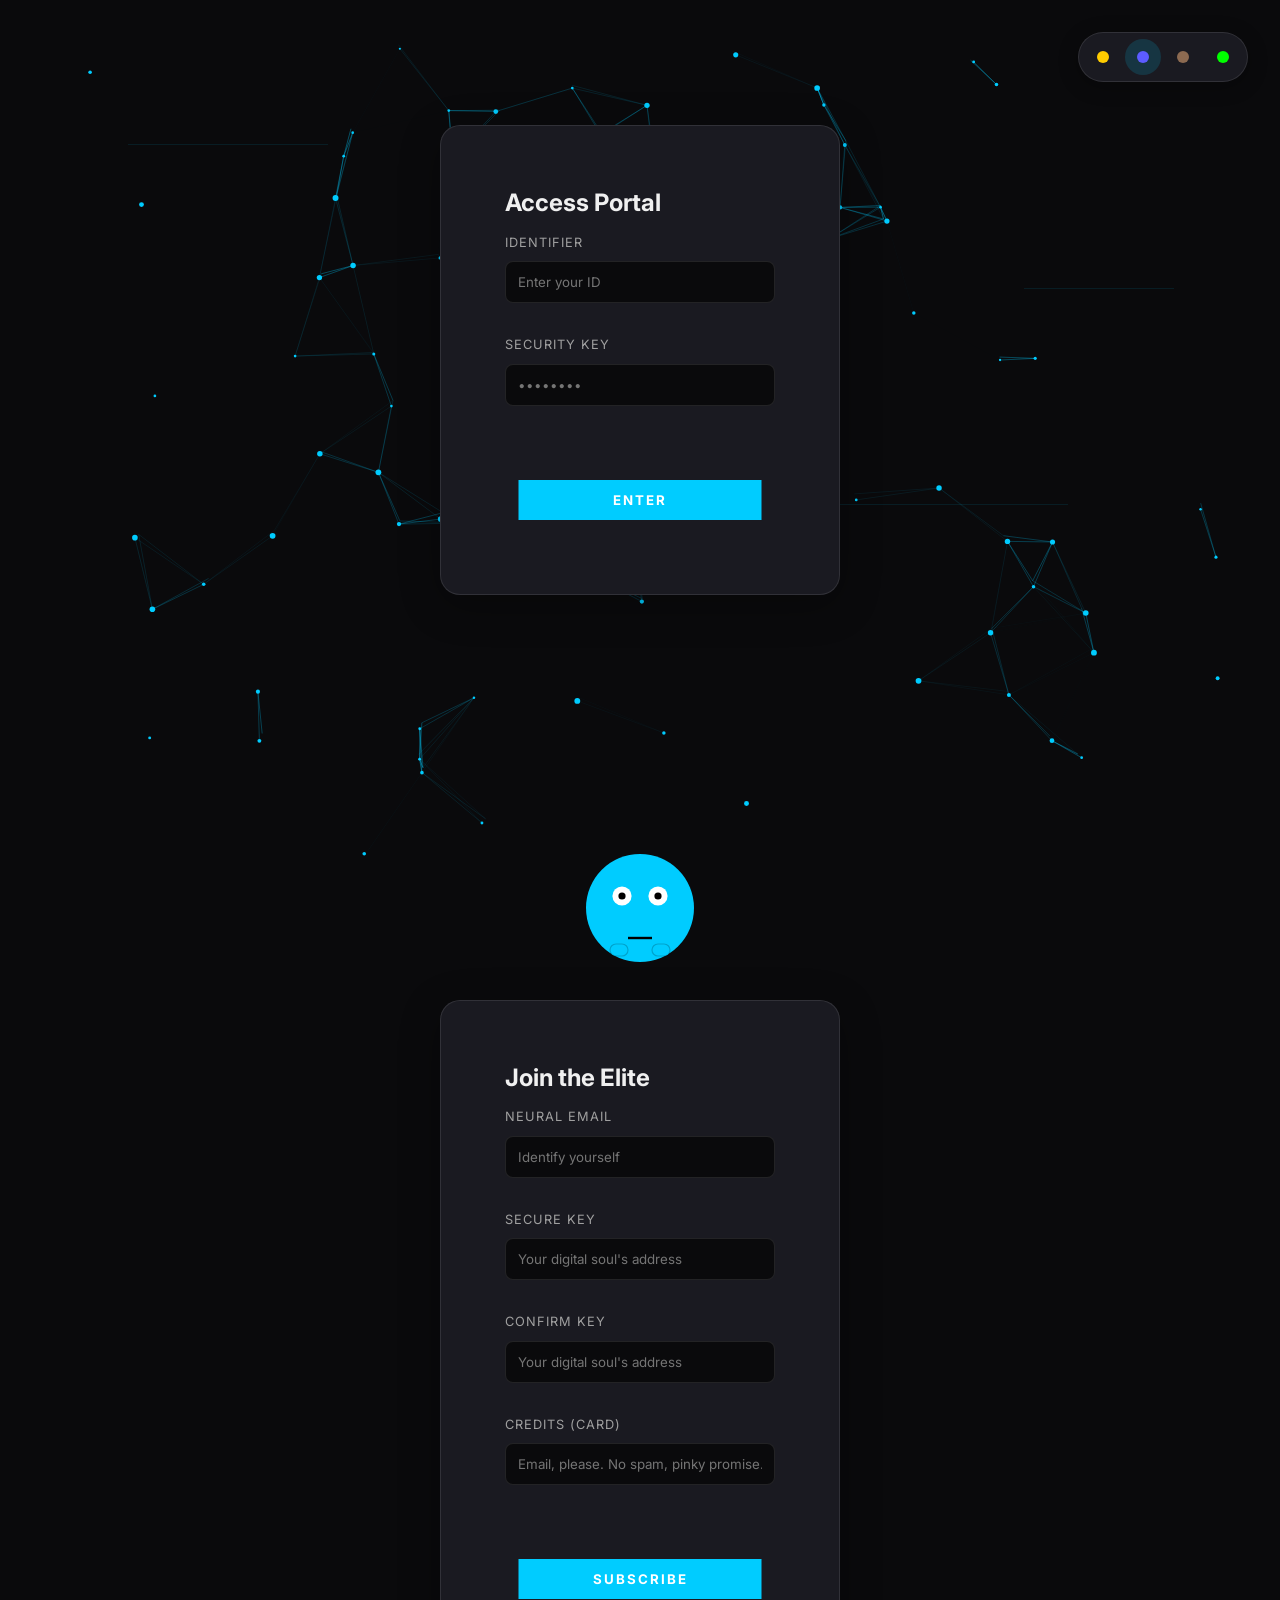
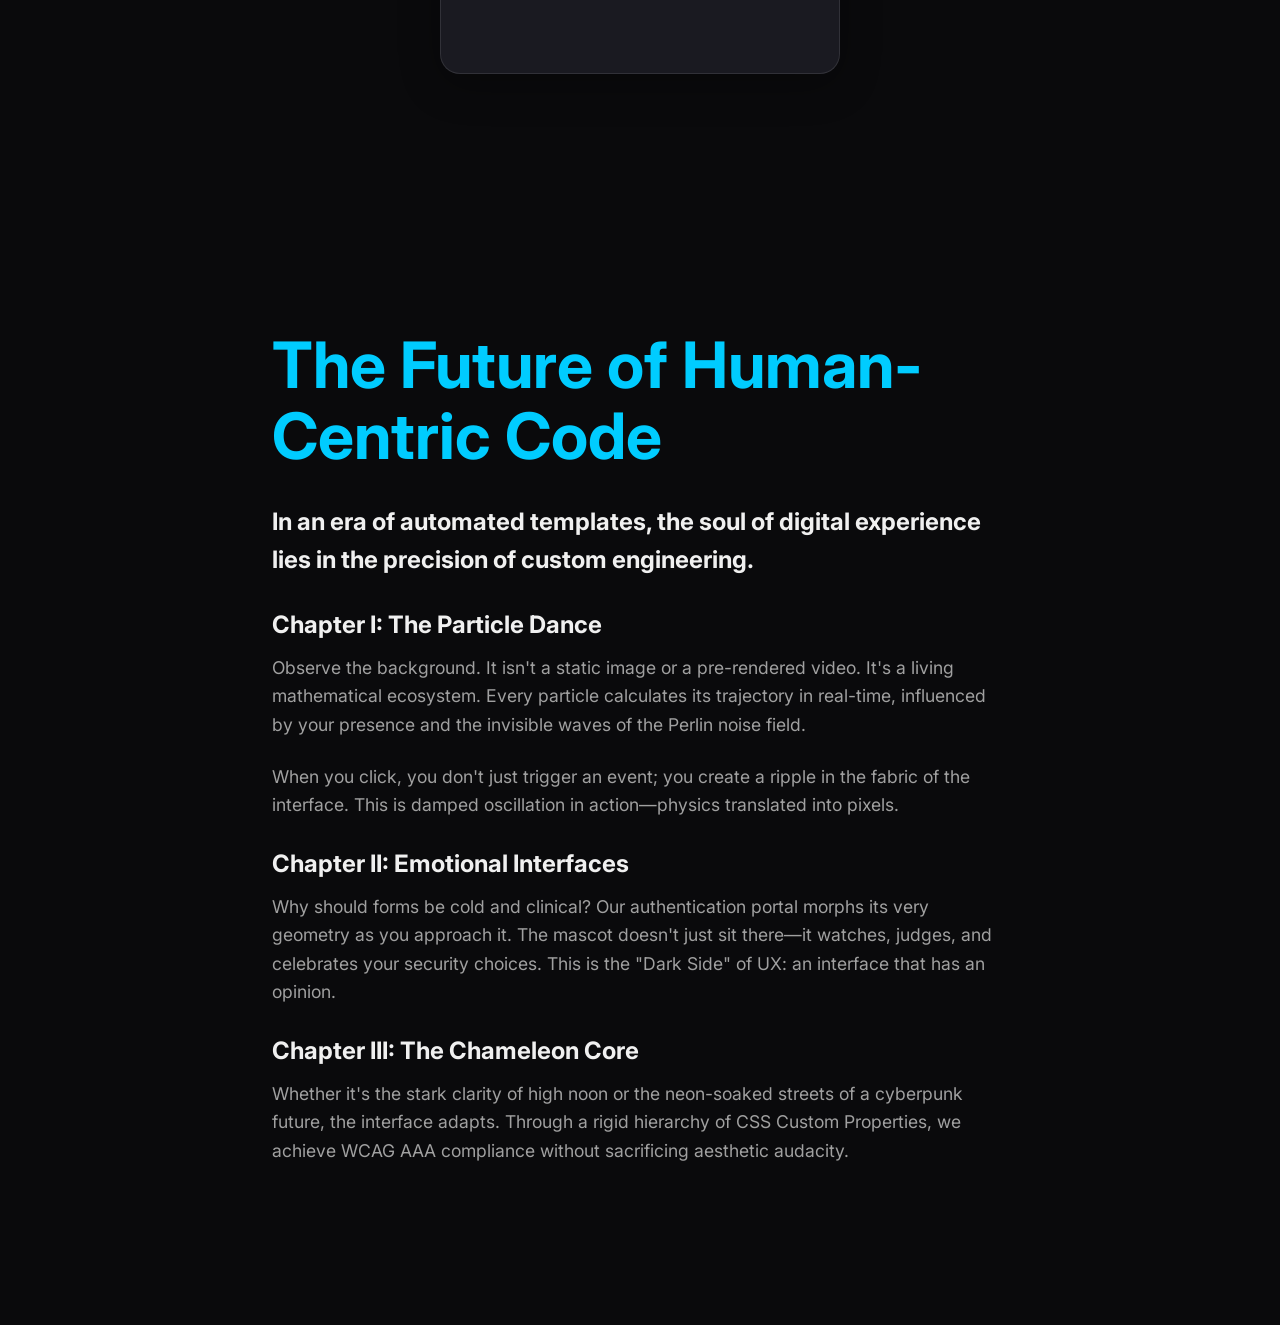
==== index.html @ 789c90c5 "Implement Premium Digital Experience with Generative UI and Custom Interactive Modules - Implemented" ====
<!DOCTYPE html>
<html lang="en">
<head>
    <meta charset="UTF-8">
    <meta name="viewport" content="width=device-width, initial-scale=1.0">
    <title>Premium Digital Experience | High-End Brand</title>
    <link rel="stylesheet" href="css/style.css">
    <link rel="preconnect" href="https://fonts.googleapis.com">
    <link rel="preconnect" href="https://fonts.gstatic.com" crossorigin>
    <link href="https://fonts.googleapis.com/css2?family=Inter:wght@400;700&family=Space+Mono:wght@400;700&display=swap" rel="stylesheet">
</head>
<body>
    <canvas id="bg-canvas"></canvas>

    <main>
        <!-- Module 1: Auth Morphing -->
        <section class="auth-section">
            <div class="parallax-lines">
                <div class="parallax-line line-1"></div>
                <div class="parallax-line line-2"></div>
                <div class="parallax-line line-3"></div>
            </div>

            <div class="auth-container">
                <h2>Access Portal</h2>
                <form id="login-form">
                    <div class="form-group">
                        <label>Identifier</label>
                        <input type="text" class="form-input" placeholder="Enter your ID" required>
                    </div>
                    <div class="form-group">
                        <label>Security Key</label>
                        <input type="password" class="form-input" placeholder="••••••••" required>
                    </div>
                    <button type="submit" class="auth-submit-btn">
                        <span>Enter</span>
                        <svg viewBox="0 0 200 60" preserveAspectRatio="none">
                            <path class="btn-morph-path" d="M 10 10 Q 100 10 190 10 Q 190 30 190 50 Q 100 50 10 50 Q 10 30 10 10 Z" />
                        </svg>
                    </button>
                </form>
            </div>
        </section>

        <!-- Module 3: Subscription & Mascot -->
        <section class="subscription-section container">
            <div class="mascot-container">
                <svg viewBox="0 0 100 100">
                    <circle class="mascot-body" cx="50" cy="50" r="45" />
                    <circle class="mascot-eye" cx="35" cy="40" r="8" />
                    <circle class="mascot-eye" cx="65" cy="40" r="8" />
                    <circle class="mascot-eye-pupil" cx="35" cy="40" r="3" />
                    <circle class="mascot-eye-pupil" cx="65" cy="40" r="3" />
                    <path class="mascot-mouth" d="M 40 75 Q 50 75 60 75" stroke="black" stroke-width="2" fill="none" />
                    <g class="mascot-hands">
                        <rect x="25" y="80" width="15" height="10" rx="5" />
                        <rect x="60" y="80" width="15" height="10" rx="5" />
                    </g>
                </svg>
            </div>

            <div class="auth-container">
                <h2>Join the Elite</h2>
                <form id="subscription-form">
                    <div class="form-group">
                        <label>Neural Email</label>
                        <input type="email" id="sub-email" class="form-input" placeholder="you@frequency.com" required>
                    </div>
                    <div class="form-group">
                        <label>Secure Key</label>
                        <input type="password" id="sub-password" class="form-input" placeholder="••••••••" required>
                    </div>
                    <div class="form-group">
                        <label>Confirm Key</label>
                        <input type="password" id="sub-confirm" class="form-input" placeholder="••••••••" required>
                    </div>
                    <div class="form-group">
                        <label>Credits (Card)</label>
                        <input type="text" id="sub-card" class="form-input" placeholder="0000-0000-0000-0000" required>
                    </div>
                    <button type="submit" class="auth-submit-btn">
                        <span>Subscribe</span>
                        <svg viewBox="0 0 200 60" preserveAspectRatio="none">
                            <path class="btn-morph-path" d="M 10 10 Q 100 10 190 10 Q 190 30 190 50 Q 100 50 10 50 Q 10 30 10 10 Z" />
                        </svg>
                    </button>
                </form>
            </div>
        </section>

        <!-- Module 4: Content Longread -->
        <section class="longread-section container" id="longread">
            <article>
                <h1>The Future of Human-Centric Code</h1>
                <p class="lead-text">In an era of automated templates, the soul of digital experience lies in the precision of custom engineering.</p>

                <div class="content-block">
                    <h2>Chapter I: The Particle Dance</h2>
                    <p>Observe the background. It isn't a static image or a pre-rendered video. It's a living mathematical ecosystem. Every particle calculates its trajectory in real-time, influenced by your presence and the invisible waves of the Perlin noise field.</p>
                    <p>When you click, you don't just trigger an event; you create a ripple in the fabric of the interface. This is damped oscillation in action—physics translated into pixels.</p>
                </div>

                <div class="content-block">
                    <h2>Chapter II: Emotional Interfaces</h2>
                    <p>Why should forms be cold and clinical? Our authentication portal morphs its very geometry as you approach it. The mascot doesn't just sit there—it watches, judges, and celebrates your security choices. This is the "Dark Side" of UX: an interface that has an opinion.</p>
                </div>

                <div class="content-block">
                    <h2>Chapter III: The Chameleon Core</h2>
                    <p>Whether it's the stark clarity of high noon or the neon-soaked streets of a cyberpunk future, the interface adapts. Through a rigid hierarchy of CSS Custom Properties, we achieve WCAG AAA compliance without sacrificing aesthetic audacity.</p>
                </div>
            </article>
        </section>
    </main>

    <script type="module" src="js/main.js"></script>
</body>
</html>
---- css/style.css ----
:root {
    /* Base spacing and typography */
    --spacing-xs: 0.5rem;
    --spacing-sm: 1rem;
    --spacing-md: 2rem;
    --spacing-lg: 4rem;
    --spacing-xl: 8rem;

    --font-main: 'Inter', system-ui, -apple-system, sans-serif;
    --font-mono: 'Space Mono', monospace;

    /* Transition speeds */
    --transition-fast: 0.2s cubic-bezier(0.4, 0, 0.2, 1);
    --transition-smooth: 0.5s cubic-bezier(0.4, 0, 0.2, 1);

    /* DEFAULT THEME: DAY (Light) */
    --bg-primary: #ffffff;
    --bg-secondary: #f4f4f9;
    --bg-surface: #ffffff;
    --text-primary: #1a1a1a;
    --text-secondary: #4a4a4a;
    --accent: #0055ff;
    --accent-hover: #0044cc;
    --border-color: rgba(0, 0, 0, 0.1);
    --shadow-color: rgba(0, 0, 0, 0.05);
    --selection-bg: rgba(0, 85, 255, 0.2);

    /* Animation variables */
    --parallax-x: 0px;
    --parallax-y: 0px;
}

[data-theme="night"] {
    --bg-primary: #0a0a0c;
    --bg-secondary: #121217;
    --bg-surface: #1a1a21;
    --text-primary: #f0f0f0;
    --text-secondary: #a0a0a0;
    --accent: #00ccff;
    --accent-hover: #00aadd;
    --border-color: rgba(255, 255, 255, 0.1);
    --shadow-color: rgba(0, 0, 0, 0.3);
    --selection-bg: rgba(0, 204, 255, 0.3);
}

[data-theme="sepia"] {
    --bg-primary: #f4ecd8;
    --bg-secondary: #e8dfc4;
    --bg-surface: #fdf6e3;
    --text-primary: #5b4636;
    --text-secondary: #8c6a51;
    --accent: #9b4d1c;
    --accent-hover: #7d3e17;
    --border-color: rgba(91, 70, 54, 0.15);
    --shadow-color: rgba(91, 70, 54, 0.05);
    --selection-bg: rgba(155, 77, 28, 0.2);
}

[data-theme="cyberpunk"] {
    --bg-primary: #000000;
    --bg-secondary: #0a0a0a;
    --bg-surface: #111111;
    --text-primary: #00ff00; /* Neon Green */
    --text-secondary: #ff00ff; /* Neon Magenta */
    --accent: #ffff00; /* Neon Yellow */
    --accent-hover: #ffffff;
    --border-color: #00ff00;
    --shadow-color: rgba(0, 255, 0, 0.2);
    --selection-bg: rgba(255, 255, 255, 0.3);
    --font-main: 'Space Mono', monospace;
}

/* Base Styles */
* {
    margin: 0;
    padding: 0;
    box-sizing: border-box;
    -webkit-font-smoothing: antialiased;
}

body {
    background-color: var(--bg-primary);
    color: var(--text-primary);
    font-family: var(--font-main);
    line-height: 1.6;
    transition: background-color var(--transition-smooth), color var(--transition-smooth);
    overflow-x: hidden;
}

h1, h2, h3, h4 {
    line-height: 1.1;
    margin-bottom: var(--spacing-sm);
}

a {
    color: var(--accent);
    text-decoration: none;
    transition: color var(--transition-fast);
}

button {
    cursor: pointer;
    border: none;
    background: none;
    font-family: inherit;
}

/* Layout Utilities */
.container {
    max-width: 1200px;
    margin: 0 auto;
    padding: 0 var(--spacing-md);
}

.section {
    padding: var(--spacing-xl) 0;
}

/* Theme Switcher Styles */
.theme-switcher-container {
    position: fixed;
    top: var(--spacing-md);
    right: var(--spacing-md);
    z-index: 1000;
    background: var(--bg-surface);
    padding: 6px;
    border-radius: 30px;
    border: 1px solid var(--border-color);
    box-shadow: 0 4px 20px var(--shadow-color);
    backdrop-filter: blur(10px);
}

.theme-toggle {
    position: relative;
    display: flex;
    gap: 4px;
}

.theme-btn {
    position: relative;
    width: 36px;
    height: 36px;
    border-radius: 50%;
    z-index: 1;
    display: flex;
    align-items: center;
    justify-content: center;
}

.theme-btn .dot {
    width: 12px;
    height: 12px;
    border-radius: 50%;
    background: var(--text-secondary);
    transition: background var(--transition-fast), transform var(--transition-fast);
}

.theme-btn[data-theme-id="day"] .dot { background: #ffcc00; }
.theme-btn[data-theme-id="night"] .dot { background: #5c5cff; }
.theme-btn[data-theme-id="sepia"] .dot { background: #8c6a51; }
.theme-btn[data-theme-id="cyberpunk"] .dot { background: #00ff00; }

.theme-btn:hover .dot {
    transform: scale(1.2);
}

.active-indicator {
    position: absolute;
    top: 0;
    left: 0;
    height: 100%;
    background: var(--accent);
    opacity: 0.15;
    border-radius: 20px;
    transition: left 0.4s cubic-bezier(0.18, 0.89, 0.32, 1.28), width 0.4s;
    z-index: 0;
}

/* Auth Section Styles */
.auth-section {
    display: flex;
    align-items: center;
    justify-content: center;
    min-height: 80vh;
    position: relative;
    overflow: hidden;
}

.auth-container {
    background: var(--bg-surface);
    padding: var(--spacing-lg);
    border-radius: 20px;
    border: 1px solid var(--border-color);
    box-shadow: 0 10px 40px var(--shadow-color);
    z-index: 10;
    width: 100%;
    max-width: 400px;
    backdrop-filter: blur(5px);
}

.form-group {
    margin-bottom: var(--spacing-md);
}

.form-group label {
    display: block;
    margin-bottom: var(--spacing-xs);
    font-size: 0.8rem;
    text-transform: uppercase;
    letter-spacing: 1px;
    color: var(--text-secondary);
}

.form-input {
    width: 100%;
    padding: 12px;
    background: var(--bg-primary);
    border: 1px solid var(--border-color);
    border-radius: 8px;
    color: var(--text-primary);
    font-family: inherit;
    transition: border-color var(--transition-fast);
}

.form-input:focus {
    outline: none;
    border-color: var(--accent);
}

.auth-submit-btn {
    width: 100%;
    position: relative;
    height: 60px;
    margin-top: var(--spacing-md);
    color: white;
    font-weight: bold;
    text-transform: uppercase;
    letter-spacing: 2px;
}

.auth-submit-btn svg {
    position: absolute;
    top: 0;
    left: 0;
    width: 100%;
    height: 100%;
    z-index: -1;
}

.btn-morph-path {
    fill: var(--accent);
    transition: fill var(--transition-smooth);
}

.parallax-lines {
    position: absolute;
    top: 0;
    left: 0;
    width: 100%;
    height: 100%;
    z-index: 1;
    pointer-events: none;
}

.parallax-line {
    position: absolute;
    background: var(--accent);
    opacity: 0.1;
}

.line-1 { top: 20%; left: 10%; width: 200px; height: 1px; }
.line-2 { top: 70%; left: 60%; width: 300px; height: 1px; }
.line-3 { top: 40%; left: 80%; width: 150px; height: 1px; }

/* Subscription & Mascot Styles */
.subscription-section {
    padding: var(--spacing-xl) 0;
    display: flex;
    flex-direction: column;
    align-items: center;
}

.mascot-container {
    width: 120px;
    height: 120px;
    margin-bottom: var(--spacing-md);
    transition: transform 0.3s cubic-bezier(0.175, 0.885, 0.32, 1.275);
}

.mascot-container.peeking {
    transform: translateY(-10px) scale(1.1);
}

.mascot-container.impressed {
    transform: scale(1.2) rotate(5deg);
}

.mascot-body { fill: var(--accent); }
.mascot-eye { fill: white; }
.mascot-eye-pupil { fill: black; transition: transform 0.2s; }
.mascot-hands {
    fill: var(--accent);
    stroke: rgba(0,0,0,0.2);
    stroke-width: 1;
    transition: transform 0.3s cubic-bezier(0.4, 0, 0.2, 1);
}

.peeking .mascot-hands {
    transform: translateY(-50px); /* Hands move up to cover eyes */
}

.custom-alert {
    position: fixed;
    bottom: var(--spacing-md);
    left: 50%;
    transform: translateX(-50%) translateY(100px);
    background: var(--bg-surface);
    color: var(--text-primary);
    padding: 1rem 2rem;
    border-radius: 12px;
    border: 2px solid var(--accent);
    box-shadow: 0 10px 30px var(--shadow-color);
    z-index: 2000;
    transition: transform 0.5s cubic-bezier(0.175, 0.885, 0.32, 1.275);
    font-weight: bold;
}

.custom-alert.visible {
    transform: translateX(-50%) translateY(0);
}

.shake {
    animation: shake 0.5s cubic-bezier(.36,.07,.19,.97) both;
}

@keyframes shake {
    10%, 90% { transform: translate3d(-1px, 0, 0); }
    20%, 80% { transform: translate3d(2px, 0, 0); }
    30%, 50%, 70% { transform: translate3d(-4px, 0, 0); }
    40%, 60% { transform: translate3d(4px, 0, 0); }
}

/* Longread Styles */
.longread-section {
    max-width: 800px;
    margin: 0 auto;
    padding: var(--spacing-xl) var(--spacing-md);
}

.longread-section h1 {
    font-size: clamp(2.5rem, 8vw, 4rem);
    margin-bottom: var(--spacing-md);
    color: var(--accent);
}

.lead-text {
    font-size: 1.5rem;
    font-weight: 700;
    margin-bottom: var(--spacing-md);
    color: var(--text-primary);
}

.content-block {
    margin-bottom: var(--spacing-md);
}

.content-block p {
    margin-bottom: 1.5rem;
    font-size: 1.1rem;
    color: var(--text-secondary);
}

/* Cyberpunk specific overrides for reading */
[data-theme="cyberpunk"] .longread-section {
    border-left: 2px solid var(--accent);
    padding-left: var(--spacing-md);
}

/* Background Canvas Layer */
#bg-canvas {
    position: fixed;
    top: 0;
    left: 0;
    width: 100%;
    height: 100%;
    z-index: -1;
    pointer-events: auto;
}
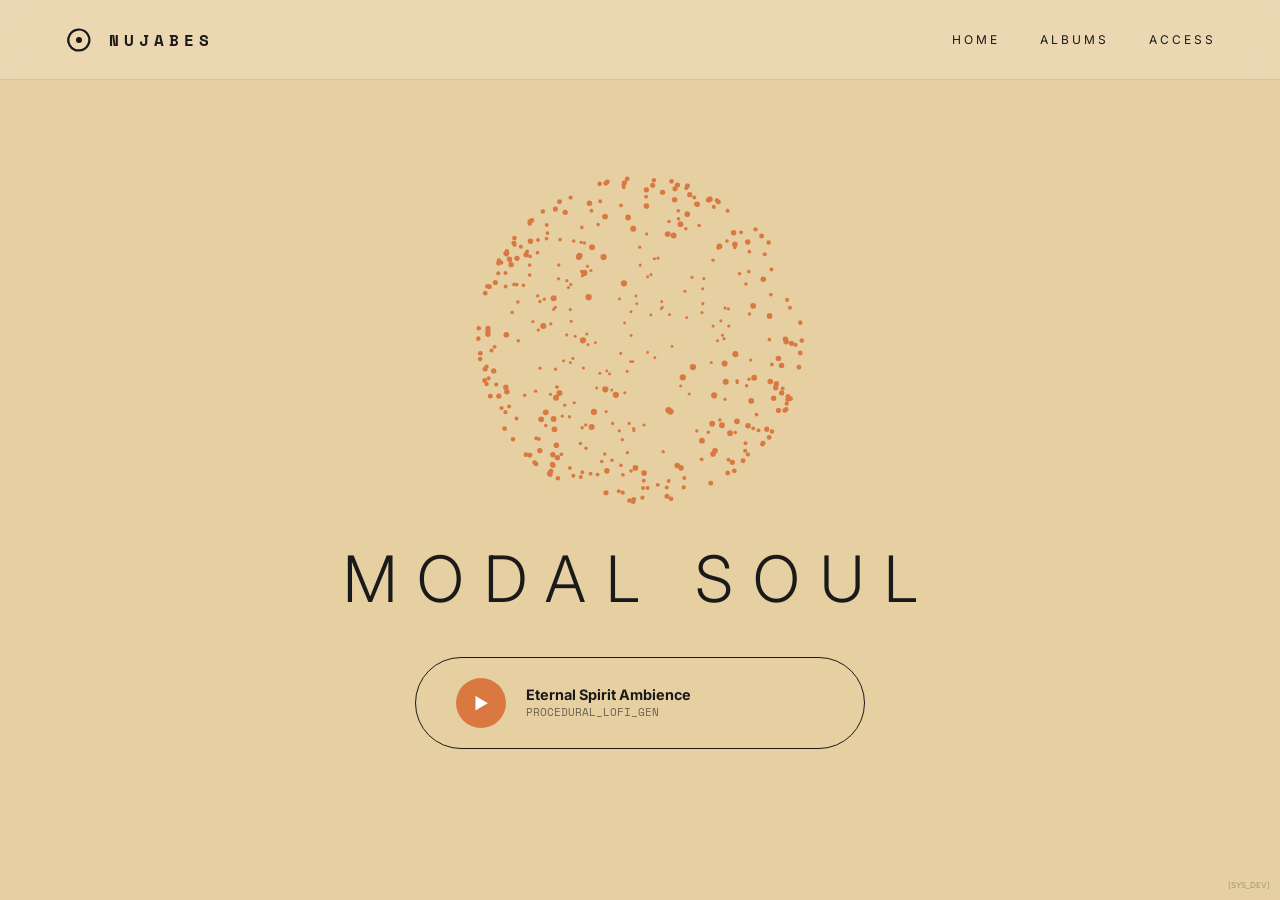
==== commit 0d87d707: "feat: implement premium Nujabes tribute experience - Integrated modular Vanilla JS architecture for " ====
--- a/index.html
+++ b/index.html
@@ -1,117 +1,134 @@
 <!DOCTYPE html>
-<html lang="en">
+<html lang="en" data-theme="theme-modal-soul">
 <head>
     <meta charset="UTF-8">
     <meta name="viewport" content="width=device-width, initial-scale=1.0">
-    <title>Premium Digital Experience | High-End Brand</title>
+    <title>Nujabes | Eternal Archive</title>
     <link rel="stylesheet" href="css/style.css">
-    <link rel="preconnect" href="https://fonts.googleapis.com">
-    <link rel="preconnect" href="https://fonts.gstatic.com" crossorigin>
-    <link href="https://fonts.googleapis.com/css2?family=Inter:wght@400;700&family=Space+Mono:wght@400;700&display=swap" rel="stylesheet">
 </head>
 <body>
-    <canvas id="bg-canvas"></canvas>
 
-    <main>
-        <!-- Module 1: Auth Morphing -->
-        <section class="auth-section">
-            <div class="parallax-lines">
-                <div class="parallax-line line-1"></div>
-                <div class="parallax-line line-2"></div>
-                <div class="parallax-line line-3"></div>
-            </div>
+    <!-- PRELOADER -->
+    <div id="preloader">
+        <div class="pre-counter">00</div>
+        <div class="css-qr">
+            <div class="qr-dot"></div><div class="qr-dot"></div><div class="qr-dot"></div><div class="qr-dot" style="opacity:0"></div>
+            <div class="qr-dot"></div><div class="qr-dot" style="opacity:0"></div><div class="qr-dot"></div><div class="qr-dot"></div>
+            <div class="qr-dot" style="opacity:0"></div><div class="qr-dot"></div><div class="qr-dot"></div><div class="qr-dot"></div>
+            <div class="qr-dot"></div><div class="qr-dot"></div><div class="qr-dot" style="opacity:0"></div><div class="qr-dot"></div>
+            <div class="qr-dot"></div><div class="qr-dot"></div><div class="qr-dot"></div><div class="qr-dot"></div>
+            <div class="qr-dot" style="opacity:0"></div><div class="qr-dot"></div><div class="qr-dot"></div><div class="qr-dot"></div>
+            <div class="qr-dot"></div><div class="qr-dot"></div><div class="qr-dot" style="opacity:0"></div><div class="qr-dot"></div>
+            <div class="qr-dot"></div><div class="qr-dot"></div><div class="qr-dot"></div><div class="qr-dot"></div>
+        </div>
+        <p style="margin-top:20px; font-family:var(--font-mono); font-size:10px; letter-spacing:5px;">INITIALIZING SEBA_OS</p>
+    </div>
 
-            <div class="auth-container">
-                <h2>Access Portal</h2>
-                <form id="login-form">
-                    <div class="form-group">
-                        <label>Identifier</label>
-                        <input type="text" class="form-input" placeholder="Enter your ID" required>
+    <!-- NAVBAR -->
+    <nav>
+        <div class="nav-logo">
+            <svg width="30" height="30" viewBox="0 0 200 200" style="fill:var(--accent)">
+                <path d="M 100 30 A 70 70 0 1 1 95 30.1" fill="none" stroke="currentColor" stroke-width="15" stroke-linecap="round"/>
+                <circle cx="100" cy="100" r="20" fill="currentColor"/>
+            </svg>
+            <span>NUJABES</span>
+        </div>
+        <ul class="nav-links">
+            <li class="nav-link" data-page="p1">Home</li>
+            <li class="nav-link" data-page="p2">Albums</li>
+            <li class="nav-link" data-page="p3">Access</li>
+        </ul>
+    </nav>
+
+    <!-- VIEWPORT -->
+    <div id="app-viewport">
+        <div id="book-container">
+
+            <!-- PAGE 1: HOME -->
+            <section class="page active" id="p1">
+                <div class="hologram-stage">
+                    <canvas id="hologram-canvas"></canvas>
+                </div>
+                <div style="text-align: center;">
+                    <h1 style="font-size: 4rem; letter-spacing: 20px; font-weight: 300;">MODAL SOUL</h1>
+                    <div class="custom-player">
+                        <div class="p-btn" id="play-trigger">▶</div>
+                        <div style="text-align: left;">
+                            <div style="font-weight: 700; font-size: 0.9rem;">Eternal Spirit Ambience</div>
+                            <div style="font-size: 0.7rem; opacity: 0.6; font-family:var(--font-mono);">PROCEDURAL_LOFI_GEN</div>
+                        </div>
                     </div>
-                    <div class="form-group">
-                        <label>Security Key</label>
-                        <input type="password" class="form-input" placeholder="••••••••" required>
+                </div>
+            </section>
+
+            <!-- PAGE 2: ALBUMS -->
+            <section class="page" id="p2">
+                <h2 style="text-align: center; letter-spacing: 15px; margin-bottom: 30px;">COLLECTION</h2>
+                <div class="slider-container">
+                    <div class="slide active">
+                        <div class="album-art" style="background: linear-gradient(45deg, var(--accent-dark), var(--accent))"></div>
+                        <div style="position: absolute; bottom: 20px; font-family: var(--font-mono); letter-spacing: 5px;">METAPHORICAL MUSIC / 2003</div>
                     </div>
-                    <button type="submit" class="auth-submit-btn">
-                        <span>Enter</span>
-                        <svg viewBox="0 0 200 60" preserveAspectRatio="none">
-                            <path class="btn-morph-path" d="M 10 10 Q 100 10 190 10 Q 190 30 190 50 Q 100 50 10 50 Q 10 30 10 10 Z" />
+                </div>
+                <div style="display: grid; grid-template-columns: repeat(3, 1fr); gap: 20px; max-width: 900px; margin: 0 auto;">
+                    <div style="padding: 20px; border: 1px solid var(--border);">01. Blessing It</div>
+                    <div style="padding: 20px; border: 1px solid var(--border);">02. Horn In The Middle</div>
+                    <div style="padding: 20px; border: 1px solid var(--border);">03. Lady Brown</div>
+                </div>
+            </section>
+
+            <!-- PAGE 3: ACCESS -->
+            <section class="page" id="p3">
+                <div class="form-grid">
+                    <div>
+                        <h2 style="letter-spacing: 10px; margin-bottom: 40px;">VINYL ACCESS</h2>
+                        <form id="vinyl-form">
+                            <input type="email" id="email-input" class="input-box" placeholder="NEURAL EMAIL" required>
+                            <input type="text" id="card-input" class="input-box" placeholder="CREDITS CARD (0000-0000-0000-0000)" required>
+                            <input type="password" id="pass-input" class="input-box" placeholder="ACCESS KEY" required>
+
+                            <div class="morph-button-wrap" id="morph-btn">
+                                <svg class="morph-svg" viewBox="0 0 200 60" preserveAspectRatio="none">
+                                    <path id="morph-path" class="morph-path" d="M 0 0 Q 100 0 200 0 L 200 60 Q 100 60 0 60 Z" />
+                                </svg>
+                                <div style="position: absolute; inset: 0; display: flex; align-items: center; justify-content: center; font-weight: 700; letter-spacing: 5px; color: #fff; pointer-events: none;">
+                                    INITIALIZE ORDER
+                                </div>
+                            </div>
+                        </form>
+                    </div>
+                    <div style="display: flex; align-items: center; justify-content: center; flex-direction: column;">
+                        <svg id="mascot-svg" width="200" height="200" viewBox="0 0 100 100">
+                            <circle cx="50" cy="50" r="45" fill="none" stroke="var(--accent)" stroke-width="2"/>
+                            <path d="M 30 40 L 70 40 L 70 80 L 30 80 Z" fill="var(--text)" opacity="0.8"/>
+                            <!-- Eyes -->
+                            <circle class="eye" cx="40" cy="55" r="3" fill="var(--bg)"/>
+                            <circle class="eye" cx="60" cy="55" r="3" fill="var(--bg)"/>
+                            <!-- Mouth -->
+                            <path class="mouth" d="M 40 70 Q 50 70 60 70" stroke="var(--bg)" stroke-width="2" fill="none"/>
                         </svg>
-                    </button>
-                </form>
-            </div>
-        </section>
+                        <p style="margin-top: 20px; font-family: var(--font-mono); font-size: 10px; letter-spacing: 4px; opacity: 0.5;">ARCHIVE_GUARDIAN_V1</p>
+                    </div>
+                </div>
+            </section>
 
-        <!-- Module 3: Subscription & Mascot -->
-        <section class="subscription-section container">
-            <div class="mascot-container">
-                <svg viewBox="0 0 100 100">
-                    <circle class="mascot-body" cx="50" cy="50" r="45" />
-                    <circle class="mascot-eye" cx="35" cy="40" r="8" />
-                    <circle class="mascot-eye" cx="65" cy="40" r="8" />
-                    <circle class="mascot-eye-pupil" cx="35" cy="40" r="3" />
-                    <circle class="mascot-eye-pupil" cx="65" cy="40" r="3" />
-                    <path class="mascot-mouth" d="M 40 75 Q 50 75 60 75" stroke="black" stroke-width="2" fill="none" />
-                    <g class="mascot-hands">
-                        <rect x="25" y="80" width="15" height="10" rx="5" />
-                        <rect x="60" y="80" width="15" height="10" rx="5" />
-                    </g>
-                </svg>
-            </div>
+        </div>
+    </div>
 
-            <div class="auth-container">
-                <h2>Join the Elite</h2>
-                <form id="subscription-form">
-                    <div class="form-group">
-                        <label>Neural Email</label>
-                        <input type="email" id="sub-email" class="form-input" placeholder="you@frequency.com" required>
-                    </div>
-                    <div class="form-group">
-                        <label>Secure Key</label>
-                        <input type="password" id="sub-password" class="form-input" placeholder="••••••••" required>
-                    </div>
-                    <div class="form-group">
-                        <label>Confirm Key</label>
-                        <input type="password" id="sub-confirm" class="form-input" placeholder="••••••••" required>
-                    </div>
-                    <div class="form-group">
-                        <label>Credits (Card)</label>
-                        <input type="text" id="sub-card" class="form-input" placeholder="0000-0000-0000-0000" required>
-                    </div>
-                    <button type="submit" class="auth-submit-btn">
-                        <span>Subscribe</span>
-                        <svg viewBox="0 0 200 60" preserveAspectRatio="none">
-                            <path class="btn-morph-path" d="M 10 10 Q 100 10 190 10 Q 190 30 190 50 Q 100 50 10 50 Q 10 30 10 10 Z" />
-                        </svg>
-                    </button>
-                </form>
-            </div>
-        </section>
-
-        <!-- Module 4: Content Longread -->
-        <section class="longread-section container" id="longread">
-            <article>
-                <h1>The Future of Human-Centric Code</h1>
-                <p class="lead-text">In an era of automated templates, the soul of digital experience lies in the precision of custom engineering.</p>
-
-                <div class="content-block">
-                    <h2>Chapter I: The Particle Dance</h2>
-                    <p>Observe the background. It isn't a static image or a pre-rendered video. It's a living mathematical ecosystem. Every particle calculates its trajectory in real-time, influenced by your presence and the invisible waves of the Perlin noise field.</p>
-                    <p>When you click, you don't just trigger an event; you create a ripple in the fabric of the interface. This is damped oscillation in action—physics translated into pixels.</p>
-                </div>
-
-                <div class="content-block">
-                    <h2>Chapter II: Emotional Interfaces</h2>
-                    <p>Why should forms be cold and clinical? Our authentication portal morphs its very geometry as you approach it. The mascot doesn't just sit there—it watches, judges, and celebrates your security choices. This is the "Dark Side" of UX: an interface that has an opinion.</p>
-                </div>
-
-                <div class="content-block">
-                    <h2>Chapter III: The Chameleon Core</h2>
-                    <p>Whether it's the stark clarity of high noon or the neon-soaked streets of a cyberpunk future, the interface adapts. Through a rigid hierarchy of CSS Custom Properties, we achieve WCAG AAA compliance without sacrificing aesthetic audacity.</p>
-                </div>
-            </article>
-        </section>
-    </main>
+    <!-- DEV TOOLS -->
+    <div class="dev-trigger" id="dev-trigger">[SYS_DEV]</div>
+    <div id="dev-panel">
+        <div style="border-bottom: 1px solid #333; margin-bottom: 10px; padding-bottom: 5px;">DEBUGGER_CONSOLE</div>
+        <button class="dev-btn" id="bypass-auth">> Bypass Auth</button>
+        <button class="dev-btn" id="force-fill">> Force Fill & Submit</button>
+        <div style="margin-top: 10px;">THEME_OVERRIDE:</div>
+        <div style="display: grid; grid-template-columns: 1fr 1fr; gap: 5px; margin-top: 5px;">
+            <button class="theme-btn dev-btn" data-theme="theme-modal-soul">Modal</button>
+            <button class="theme-btn dev-btn" data-theme="theme-metaphorical">Metaphor</button>
+            <button class="theme-btn dev-btn" data-theme="theme-champloo">Champloo</button>
+            <button class="theme-btn dev-btn" data-theme="theme-spiritual">Spiritual</button>
+        </div>
+    </div>
 
     <script type="module" src="js/main.js"></script>
 </body>
--- a/css/style.css
+++ b/css/style.css
@@ -1,388 +1,328 @@
+/* NUJABES ETERNAL - GLOBAL STYLES */
+@import url('https://fonts.googleapis.com/css2?family=Space+Mono:wght@400;700&family=Inter:wght@300;400;600&display=swap');
+
 :root {
-    /* Base spacing and typography */
-    --spacing-xs: 0.5rem;
-    --spacing-sm: 1rem;
-    --spacing-md: 2rem;
-    --spacing-lg: 4rem;
-    --spacing-xl: 8rem;
-
-    --font-main: 'Inter', system-ui, -apple-system, sans-serif;
+    /* DEFAULT: THEME MODAL SOUL */
+    --bg: #E6CFA1;
+    --text: #1A1A1A;
+    --accent: #D97941;
+    --accent-rgb: 217, 121, 65;
+    --accent-dark: #8C4F2B;
+    --glass: rgba(255, 255, 255, 0.2);
+    --border: rgba(26, 26, 26, 0.1);
+
+    --font-main: 'Inter', sans-serif;
     --font-mono: 'Space Mono', monospace;
-
-    /* Transition speeds */
-    --transition-fast: 0.2s cubic-bezier(0.4, 0, 0.2, 1);
-    --transition-smooth: 0.5s cubic-bezier(0.4, 0, 0.2, 1);
-
-    /* DEFAULT THEME: DAY (Light) */
-    --bg-primary: #ffffff;
-    --bg-secondary: #f4f4f9;
-    --bg-surface: #ffffff;
-    --text-primary: #1a1a1a;
-    --text-secondary: #4a4a4a;
-    --accent: #0055ff;
-    --accent-hover: #0044cc;
-    --border-color: rgba(0, 0, 0, 0.1);
-    --shadow-color: rgba(0, 0, 0, 0.05);
-    --selection-bg: rgba(0, 85, 255, 0.2);
-
-    /* Animation variables */
-    --parallax-x: 0px;
-    --parallax-y: 0px;
-}
-
-[data-theme="night"] {
-    --bg-primary: #0a0a0c;
-    --bg-secondary: #121217;
-    --bg-surface: #1a1a21;
-    --text-primary: #f0f0f0;
-    --text-secondary: #a0a0a0;
-    --accent: #00ccff;
-    --accent-hover: #00aadd;
-    --border-color: rgba(255, 255, 255, 0.1);
-    --shadow-color: rgba(0, 0, 0, 0.3);
-    --selection-bg: rgba(0, 204, 255, 0.3);
-}
-
-[data-theme="sepia"] {
-    --bg-primary: #f4ecd8;
-    --bg-secondary: #e8dfc4;
-    --bg-surface: #fdf6e3;
-    --text-primary: #5b4636;
-    --text-secondary: #8c6a51;
-    --accent: #9b4d1c;
-    --accent-hover: #7d3e17;
-    --border-color: rgba(91, 70, 54, 0.15);
-    --shadow-color: rgba(91, 70, 54, 0.05);
-    --selection-bg: rgba(155, 77, 28, 0.2);
-}
-
-[data-theme="cyberpunk"] {
-    --bg-primary: #000000;
-    --bg-secondary: #0a0a0a;
-    --bg-surface: #111111;
-    --text-primary: #00ff00; /* Neon Green */
-    --text-secondary: #ff00ff; /* Neon Magenta */
-    --accent: #ffff00; /* Neon Yellow */
-    --accent-hover: #ffffff;
-    --border-color: #00ff00;
-    --shadow-color: rgba(0, 255, 0, 0.2);
-    --selection-bg: rgba(255, 255, 255, 0.3);
-    --font-main: 'Space Mono', monospace;
-}
-
-/* Base Styles */
+    --transition: 0.8s cubic-bezier(0.65, 0, 0.35, 1);
+}
+
+[data-theme="theme-metaphorical"] {
+    --bg: #141A26;
+    --text: #8C9BBF;
+    --accent: #4E678C;
+    --accent-rgb: 78, 103, 140;
+    --accent-dark: #2A3B59;
+    --glass: rgba(20, 26, 38, 0.5);
+    --border: rgba(140, 155, 191, 0.2);
+}
+
+[data-theme="theme-champloo"] {
+    --bg: #D9CBA0;
+    --text: #262626;
+    --accent: #A63535;
+    --accent-rgb: 166, 53, 53;
+    --accent-dark: #591A1A;
+    --glass: rgba(0, 0, 0, 0.05);
+    --border: rgba(38, 38, 38, 0.3);
+}
+
+[data-theme="theme-spiritual"] {
+    --bg: #0D0D0D;
+    --text: #F2F2F2;
+    --accent: #00F2FE;
+    --accent-rgb: 0, 242, 254;
+    --accent-dark: #008891;
+    --glass: rgba(255, 255, 255, 0.1);
+    --border: #F2F2F2;
+}
+
 * {
     margin: 0;
     padding: 0;
     box-sizing: border-box;
-    -webkit-font-smoothing: antialiased;
 }
 
 body {
-    background-color: var(--bg-primary);
-    color: var(--text-primary);
+    background-color: var(--bg);
+    color: var(--text);
     font-family: var(--font-main);
-    line-height: 1.6;
-    transition: background-color var(--transition-smooth), color var(--transition-smooth);
-    overflow-x: hidden;
-}
-
-h1, h2, h3, h4 {
-    line-height: 1.1;
-    margin-bottom: var(--spacing-sm);
-}
-
-a {
-    color: var(--accent);
-    text-decoration: none;
-    transition: color var(--transition-fast);
-}
-
-button {
-    cursor: pointer;
-    border: none;
-    background: none;
-    font-family: inherit;
-}
-
-/* Layout Utilities */
-.container {
-    max-width: 1200px;
-    margin: 0 auto;
-    padding: 0 var(--spacing-md);
-}
-
-.section {
-    padding: var(--spacing-xl) 0;
-}
-
-/* Theme Switcher Styles */
-.theme-switcher-container {
+    overflow: hidden;
+    transition: background-color var(--transition), color var(--transition);
+}
+
+/* 3D BOOK TRANSITION ENGINE */
+#app-viewport {
+    width: 100vw;
+    height: 100vh;
+    perspective: 2000px;
+}
+
+#book-container {
+    width: 100%;
+    height: 100%;
+    transform-style: preserve-3d;
+}
+
+.page {
+    position: absolute;
+    width: 100%;
+    height: 100%;
+    background: var(--bg);
+    transform-origin: left center;
+    transition: transform var(--transition), opacity var(--transition);
+    padding: 100px 5%;
+    display: none;
+    backface-visibility: hidden;
+}
+
+.page.active {
+    display: block;
+}
+
+/* PRELOADER */
+#preloader {
     position: fixed;
-    top: var(--spacing-md);
-    right: var(--spacing-md);
-    z-index: 1000;
-    background: var(--bg-surface);
-    padding: 6px;
-    border-radius: 30px;
-    border: 1px solid var(--border-color);
-    box-shadow: 0 4px 20px var(--shadow-color);
+    inset: 0;
+    background: #000;
+    color: #fff;
+    z-index: 10000;
+    display: flex;
+    flex-direction: column;
+    align-items: center;
+    justify-content: center;
+}
+
+.pre-counter {
+    font-family: var(--font-mono);
+    font-size: 5rem;
+    font-weight: 700;
+    letter-spacing: -5px;
+}
+
+.css-qr {
+    width: 120px;
+    height: 120px;
+    background: #fff;
+    padding: 10px;
+    margin-top: 20px;
+    display: grid;
+    grid-template-columns: repeat(8, 1fr);
+    gap: 2px;
+}
+
+.qr-dot { background: #000; }
+
+/* NAVBAR */
+nav {
+    position: fixed;
+    top: 0;
+    width: 100%;
+    height: 80px;
+    display: flex;
+    align-items: center;
+    justify-content: space-between;
+    padding: 0 5%;
+    background: var(--glass);
     backdrop-filter: blur(10px);
-}
-
-.theme-toggle {
+    border-bottom: 1px solid var(--border);
+    z-index: 5000;
+}
+
+.nav-logo {
+    display: flex;
+    align-items: center;
+    gap: 15px;
+    font-weight: 700;
+    letter-spacing: 5px;
+    font-family: var(--font-mono);
+}
+
+.nav-links {
+    display: flex;
+    gap: 40px;
+    list-style: none;
+}
+
+.nav-link {
+    text-transform: uppercase;
+    font-size: 0.75rem;
+    letter-spacing: 3px;
+    cursor: pointer;
     position: relative;
-    display: flex;
-    gap: 4px;
-}
-
-.theme-btn {
-    position: relative;
-    width: 36px;
-    height: 36px;
+    padding: 5px 0;
+}
+
+.nav-link::after {
+    content: '';
+    position: absolute;
+    bottom: 0;
+    left: 0;
+    width: 0;
+    height: 1px;
+    background: var(--accent);
+    transition: width 0.3s;
+}
+
+.nav-link:hover::after { width: 100%; }
+
+/* HOLOGRAM AREA */
+.hologram-stage {
+    width: 100%;
+    height: 400px;
+    display: flex;
+    justify-content: center;
+    align-items: center;
+    margin-top: 40px;
+}
+
+/* PLAYER */
+.custom-player {
+    max-width: 450px;
+    margin: 40px auto;
+    padding: 20px 40px;
+    border: 1px solid var(--text);
+    border-radius: 50px;
+    display: flex;
+    align-items: center;
+    gap: 20px;
+}
+
+.p-btn {
+    width: 50px;
+    height: 50px;
     border-radius: 50%;
-    z-index: 1;
+    background: var(--accent);
+    color: #fff;
     display: flex;
     align-items: center;
     justify-content: center;
-}
-
-.theme-btn .dot {
-    width: 12px;
-    height: 12px;
-    border-radius: 50%;
-    background: var(--text-secondary);
-    transition: background var(--transition-fast), transform var(--transition-fast);
-}
-
-.theme-btn[data-theme-id="day"] .dot { background: #ffcc00; }
-.theme-btn[data-theme-id="night"] .dot { background: #5c5cff; }
-.theme-btn[data-theme-id="sepia"] .dot { background: #8c6a51; }
-.theme-btn[data-theme-id="cyberpunk"] .dot { background: #00ff00; }
-
-.theme-btn:hover .dot {
-    transform: scale(1.2);
-}
-
-.active-indicator {
-    position: absolute;
-    top: 0;
-    left: 0;
-    height: 100%;
-    background: var(--accent);
-    opacity: 0.15;
-    border-radius: 20px;
-    transition: left 0.4s cubic-bezier(0.18, 0.89, 0.32, 1.28), width 0.4s;
-    z-index: 0;
-}
-
-/* Auth Section Styles */
-.auth-section {
-    display: flex;
-    align-items: center;
-    justify-content: center;
-    min-height: 80vh;
+    cursor: pointer;
+}
+
+/* SLIDER */
+.slider-container {
+    width: 100%;
+    height: 400px;
     position: relative;
     overflow: hidden;
-}
-
-.auth-container {
-    background: var(--bg-surface);
-    padding: var(--spacing-lg);
-    border-radius: 20px;
-    border: 1px solid var(--border-color);
-    box-shadow: 0 10px 40px var(--shadow-color);
-    z-index: 10;
-    width: 100%;
-    max-width: 400px;
-    backdrop-filter: blur(5px);
-}
-
-.form-group {
-    margin-bottom: var(--spacing-md);
-}
-
-.form-group label {
-    display: block;
-    margin-bottom: var(--spacing-xs);
-    font-size: 0.8rem;
-    text-transform: uppercase;
-    letter-spacing: 1px;
-    color: var(--text-secondary);
-}
-
-.form-input {
-    width: 100%;
-    padding: 12px;
-    background: var(--bg-primary);
-    border: 1px solid var(--border-color);
-    border-radius: 8px;
-    color: var(--text-primary);
-    font-family: inherit;
-    transition: border-color var(--transition-fast);
-}
-
-.form-input:focus {
+    margin: 40px 0;
+}
+
+.slide {
+    position: absolute;
+    width: 100%;
+    height: 100%;
+    display: flex;
+    align-items: center;
+    justify-content: center;
+    opacity: 0;
+    transition: opacity 0.5s;
+}
+
+.slide.active { opacity: 1; }
+
+.album-art {
+    width: 300px;
+    height: 300px;
+    background: var(--accent-dark);
+    box-shadow: 20px 20px 0 var(--accent);
+}
+
+/* FORMS */
+.form-grid {
+    display: grid;
+    grid-template-columns: 1fr 1fr;
+    gap: 80px;
+    margin-top: 40px;
+}
+
+.input-box {
+    width: 100%;
+    padding: 15px;
+    background: transparent;
+    border: none;
+    border-bottom: 1px solid var(--text);
+    color: var(--text);
+    font-family: var(--font-mono);
+    margin-bottom: 30px;
     outline: none;
-    border-color: var(--accent);
-}
-
-.auth-submit-btn {
-    width: 100%;
+}
+
+.morph-button-wrap {
+    width: 100%;
+    height: 60px;
     position: relative;
-    height: 60px;
-    margin-top: var(--spacing-md);
-    color: white;
-    font-weight: bold;
-    text-transform: uppercase;
-    letter-spacing: 2px;
-}
-
-.auth-submit-btn svg {
+    cursor: pointer;
+}
+
+.morph-svg {
     position: absolute;
-    top: 0;
-    left: 0;
+    inset: 0;
     width: 100%;
     height: 100%;
     z-index: -1;
 }
 
-.btn-morph-path {
+.morph-path {
     fill: var(--accent);
-    transition: fill var(--transition-smooth);
-}
-
-.parallax-lines {
-    position: absolute;
-    top: 0;
-    left: 0;
-    width: 100%;
-    height: 100%;
-    z-index: 1;
-    pointer-events: none;
-}
-
-.parallax-line {
-    position: absolute;
-    background: var(--accent);
-    opacity: 0.1;
-}
-
-.line-1 { top: 20%; left: 10%; width: 200px; height: 1px; }
-.line-2 { top: 70%; left: 60%; width: 300px; height: 1px; }
-.line-3 { top: 40%; left: 80%; width: 150px; height: 1px; }
-
-/* Subscription & Mascot Styles */
-.subscription-section {
-    padding: var(--spacing-xl) 0;
-    display: flex;
-    flex-direction: column;
-    align-items: center;
-}
-
-.mascot-container {
-    width: 120px;
-    height: 120px;
-    margin-bottom: var(--spacing-md);
-    transition: transform 0.3s cubic-bezier(0.175, 0.885, 0.32, 1.275);
-}
-
-.mascot-container.peeking {
-    transform: translateY(-10px) scale(1.1);
-}
-
-.mascot-container.impressed {
-    transform: scale(1.2) rotate(5deg);
-}
-
-.mascot-body { fill: var(--accent); }
-.mascot-eye { fill: white; }
-.mascot-eye-pupil { fill: black; transition: transform 0.2s; }
-.mascot-hands {
-    fill: var(--accent);
-    stroke: rgba(0,0,0,0.2);
-    stroke-width: 1;
-    transition: transform 0.3s cubic-bezier(0.4, 0, 0.2, 1);
-}
-
-.peeking .mascot-hands {
-    transform: translateY(-50px); /* Hands move up to cover eyes */
-}
-
-.custom-alert {
+    transition: fill 0.3s;
+}
+
+/* DEV PANEL */
+#dev-panel {
     position: fixed;
-    bottom: var(--spacing-md);
-    left: 50%;
-    transform: translateX(-50%) translateY(100px);
-    background: var(--bg-surface);
-    color: var(--text-primary);
-    padding: 1rem 2rem;
-    border-radius: 12px;
-    border: 2px solid var(--accent);
-    box-shadow: 0 10px 30px var(--shadow-color);
-    z-index: 2000;
-    transition: transform 0.5s cubic-bezier(0.175, 0.885, 0.32, 1.275);
-    font-weight: bold;
-}
-
-.custom-alert.visible {
-    transform: translateX(-50%) translateY(0);
-}
-
-.shake {
-    animation: shake 0.5s cubic-bezier(.36,.07,.19,.97) both;
+    bottom: 20px;
+    right: 20px;
+    width: 280px;
+    background: rgba(0,0,0,0.85);
+    backdrop-filter: blur(20px);
+    border: 1px solid #333;
+    padding: 20px;
+    color: #0f0;
+    font-family: var(--font-mono);
+    font-size: 10px;
+    z-index: 99999;
+    display: none;
+    border-radius: 10px;
+}
+
+.dev-btn {
+    width: 100%;
+    padding: 8px;
+    background: #222;
+    border: 1px solid #444;
+    color: #0f0;
+    margin-top: 5px;
+    cursor: pointer;
+    text-align: left;
+}
+
+.dev-btn:hover { background: #333; }
+
+.dev-trigger {
+    position: fixed;
+    bottom: 10px;
+    right: 10px;
+    font-size: 8px;
+    opacity: 0.3;
+    cursor: pointer;
+    z-index: 100000;
 }
 
 @keyframes shake {
-    10%, 90% { transform: translate3d(-1px, 0, 0); }
-    20%, 80% { transform: translate3d(2px, 0, 0); }
-    30%, 50%, 70% { transform: translate3d(-4px, 0, 0); }
-    40%, 60% { transform: translate3d(4px, 0, 0); }
-}
-
-/* Longread Styles */
-.longread-section {
-    max-width: 800px;
-    margin: 0 auto;
-    padding: var(--spacing-xl) var(--spacing-md);
-}
-
-.longread-section h1 {
-    font-size: clamp(2.5rem, 8vw, 4rem);
-    margin-bottom: var(--spacing-md);
-    color: var(--accent);
-}
-
-.lead-text {
-    font-size: 1.5rem;
-    font-weight: 700;
-    margin-bottom: var(--spacing-md);
-    color: var(--text-primary);
-}
-
-.content-block {
-    margin-bottom: var(--spacing-md);
-}
-
-.content-block p {
-    margin-bottom: 1.5rem;
-    font-size: 1.1rem;
-    color: var(--text-secondary);
-}
-
-/* Cyberpunk specific overrides for reading */
-[data-theme="cyberpunk"] .longread-section {
-    border-left: 2px solid var(--accent);
-    padding-left: var(--spacing-md);
-}
-
-/* Background Canvas Layer */
-#bg-canvas {
-    position: fixed;
-    top: 0;
-    left: 0;
-    width: 100%;
-    height: 100%;
-    z-index: -1;
-    pointer-events: auto;
-}
+    0%, 100% { transform: translateX(0); }
+    20%, 60% { transform: translateX(-10px); }
+    40%, 80% { transform: translateX(10px); }
+}
+
+.error-shake { animation: shake 0.4s; }
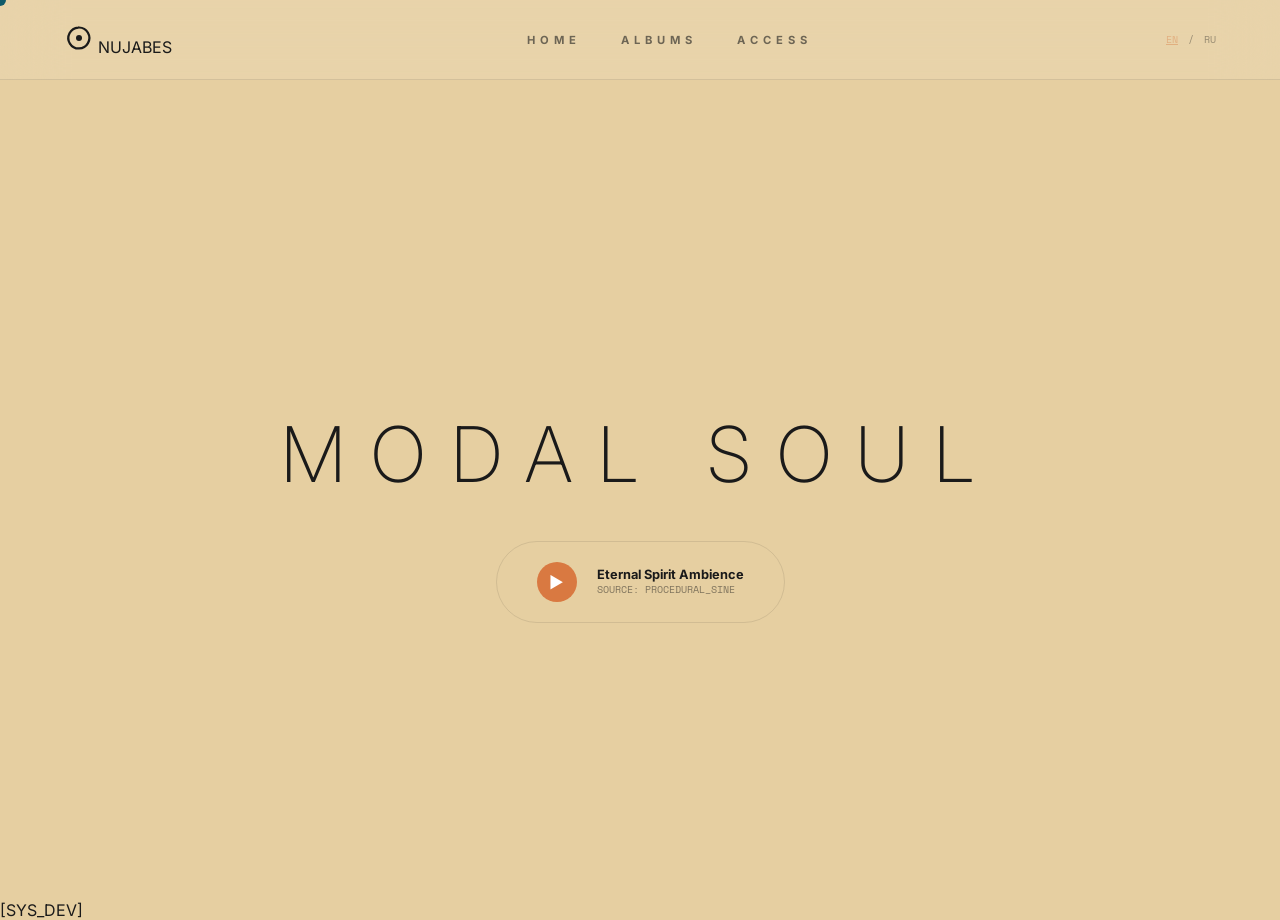
==== commit b4612ee4: "feat: implement premium digital experience - Modular Vanilla JS architecture (zero dependencies) - 3" ====
--- a/index.html
+++ b/index.html
@@ -3,30 +3,24 @@
 <head>
     <meta charset="UTF-8">
     <meta name="viewport" content="width=device-width, initial-scale=1.0">
-    <title>Nujabes | Eternal Archive</title>
+    <title>Nujabes | Eternal Presence</title>
     <link rel="stylesheet" href="css/style.css">
 </head>
 <body>
 
+    <div id="custom-cursor"></div>
+    <div class="bg-overlay"></div>
+    <div class="particles-overlay"></div>
+
     <!-- PRELOADER -->
     <div id="preloader">
         <div class="pre-counter">00</div>
-        <div class="css-qr">
-            <div class="qr-dot"></div><div class="qr-dot"></div><div class="qr-dot"></div><div class="qr-dot" style="opacity:0"></div>
-            <div class="qr-dot"></div><div class="qr-dot" style="opacity:0"></div><div class="qr-dot"></div><div class="qr-dot"></div>
-            <div class="qr-dot" style="opacity:0"></div><div class="qr-dot"></div><div class="qr-dot"></div><div class="qr-dot"></div>
-            <div class="qr-dot"></div><div class="qr-dot"></div><div class="qr-dot" style="opacity:0"></div><div class="qr-dot"></div>
-            <div class="qr-dot"></div><div class="qr-dot"></div><div class="qr-dot"></div><div class="qr-dot"></div>
-            <div class="qr-dot" style="opacity:0"></div><div class="qr-dot"></div><div class="qr-dot"></div><div class="qr-dot"></div>
-            <div class="qr-dot"></div><div class="qr-dot"></div><div class="qr-dot" style="opacity:0"></div><div class="qr-dot"></div>
-            <div class="qr-dot"></div><div class="qr-dot"></div><div class="qr-dot"></div><div class="qr-dot"></div>
-        </div>
-        <p style="margin-top:20px; font-family:var(--font-mono); font-size:10px; letter-spacing:5px;">INITIALIZING SEBA_OS</p>
+        <div style="font-family:var(--font-mono); font-size:10px; letter-spacing:10px; margin-top:20px; color:var(--accent);">SYNCHRONIZING_CORE</div>
     </div>
 
     <!-- NAVBAR -->
     <nav>
-        <div class="nav-logo">
+        <div class="nav-logo cursor-trigger">
             <svg width="30" height="30" viewBox="0 0 200 200" style="fill:var(--accent)">
                 <path d="M 100 30 A 70 70 0 1 1 95 30.1" fill="none" stroke="currentColor" stroke-width="15" stroke-linecap="round"/>
                 <circle cx="100" cy="100" r="20" fill="currentColor"/>
@@ -34,10 +28,15 @@
             <span>NUJABES</span>
         </div>
         <ul class="nav-links">
-            <li class="nav-link" data-page="p1">Home</li>
-            <li class="nav-link" data-page="p2">Albums</li>
-            <li class="nav-link" data-page="p3">Access</li>
+            <li class="nav-link cursor-trigger" data-page="p1" data-t="nav_home">Home</li>
+            <li class="nav-link cursor-trigger scrub-trigger" data-page="p2" data-t="nav_albums">Albums</li>
+            <li class="nav-link cursor-trigger" data-page="p3" data-t="nav_access">Access</li>
         </ul>
+        <div class="lang-toggle">
+            <span class="lang-btn active cursor-trigger" onclick="setLang('en')">EN</span>
+            <span>/</span>
+            <span class="lang-btn cursor-trigger" onclick="setLang('ru')">RU</span>
+        </div>
     </nav>
 
     <!-- VIEWPORT -->
@@ -46,83 +45,107 @@
 
             <!-- PAGE 1: HOME -->
             <section class="page active" id="p1">
-                <div class="hologram-stage">
+                <div style="height: 100%; display: flex; flex-direction: column; align-items: center; justify-content: center;">
                     <canvas id="hologram-canvas"></canvas>
-                </div>
-                <div style="text-align: center;">
-                    <h1 style="font-size: 4rem; letter-spacing: 20px; font-weight: 300;">MODAL SOUL</h1>
-                    <div class="custom-player">
-                        <div class="p-btn" id="play-trigger">▶</div>
+                    <h1 style="font-size: 6vw; letter-spacing: 2vw; font-weight: 200; text-align: center; margin-top: -20px;" data-t="hero_title">MODAL SOUL</h1>
+                    <div class="custom-player cursor-trigger" style="margin-top: 40px; padding: 20px 40px; border: 1px solid var(--border); border-radius: 50px; display: flex; gap: 20px; align-items: center;">
+                        <div class="p-btn" id="play-trigger" style="background:var(--accent); color:#fff; width:40px; height:40px; border-radius:50%; display:flex; align-items:center; justify-content:center;">▶</div>
                         <div style="text-align: left;">
-                            <div style="font-weight: 700; font-size: 0.9rem;">Eternal Spirit Ambience</div>
-                            <div style="font-size: 0.7rem; opacity: 0.6; font-family:var(--font-mono);">PROCEDURAL_LOFI_GEN</div>
+                            <div style="font-weight: 700; font-size: 0.8rem;" data-t="audio_title">Eternal Spirit Ambience</div>
+                            <div style="font-size: 0.6rem; opacity: 0.5; font-family:var(--font-mono);">SOURCE: PROCEDURAL_SINE</div>
                         </div>
                     </div>
                 </div>
             </section>
 
-            <!-- PAGE 2: ALBUMS -->
+            <!-- PAGE 2: ALBUMS & MERCH -->
             <section class="page" id="p2">
-                <h2 style="text-align: center; letter-spacing: 15px; margin-bottom: 30px;">COLLECTION</h2>
-                <div class="slider-container">
-                    <div class="slide active">
-                        <div class="album-art" style="background: linear-gradient(45deg, var(--accent-dark), var(--accent))"></div>
-                        <div style="position: absolute; bottom: 20px; font-family: var(--font-mono); letter-spacing: 5px;">METAPHORICAL MUSIC / 2003</div>
+                <h2 style="text-align: center; letter-spacing: 20px; font-weight: 200; margin-bottom: 60px;" data-t="section_albums">DISCOGRAPHY</h2>
+
+                <div class="slider-container cursor-trigger scrub-trigger" style="position:relative; width:100%; height:400px; margin-bottom: 100px; overflow:hidden;">
+                    <div class="slide active" data-album="Modal Soul" style="position:absolute; inset:0; display:flex; flex-direction:column; align-items:center; justify-content:center; opacity:0; transition:0.5s;">
+                        <div class="album-art" style="width:300px; height:300px; background:linear-gradient(45deg, var(--accent-dark), var(--accent)); box-shadow: 0 30px 60px rgba(0,0,0,0.4);"></div>
+                        <p style="margin-top: 30px; letter-spacing: 8px; font-family: var(--font-mono); font-size:0.7rem;">MODAL SOUL / 2005</p>
                     </div>
+                    <div class="slide" data-album="Metaphorical Music" style="position:absolute; inset:0; display:flex; flex-direction:column; align-items:center; justify-content:center; opacity:0; transition:0.5s;">
+                        <div class="album-art" style="width:300px; height:300px; background:linear-gradient(45deg, #111, #333); box-shadow: 0 30px 60px rgba(0,0,0,0.4);"></div>
+                        <p style="margin-top: 30px; letter-spacing: 8px; font-family: var(--font-mono); font-size:0.7rem;">METAPHORICAL MUSIC / 2003</p>
+                    </div>
+                    <style>.slide.active { opacity: 1 !important; }</style>
                 </div>
-                <div style="display: grid; grid-template-columns: repeat(3, 1fr); gap: 20px; max-width: 900px; margin: 0 auto;">
-                    <div style="padding: 20px; border: 1px solid var(--border);">01. Blessing It</div>
-                    <div style="padding: 20px; border: 1px solid var(--border);">02. Horn In The Middle</div>
-                    <div style="padding: 20px; border: 1px solid var(--border);">03. Lady Brown</div>
+
+                <div class="merch-section">
+                    <h2 style="text-align: center; letter-spacing: 15px; font-weight: 200; margin-bottom: 40px;" data-t="section_merch">ETERNAL MERCHANDISE</h2>
+                    <div class="merch-grid">
+                        <div class="merch-card cursor-trigger">
+                            <div class="merch-img"></div>
+                            <div class="merch-title">LIMITED VINYL BOXSET</div>
+                            <div class="merch-price">$149.00</div>
+                            <button class="buy-btn" data-t="buy_now">BUY NOW</button>
+                        </div>
+                        <div class="merch-card cursor-trigger">
+                            <div class="merch-img"></div>
+                            <div class="merch-title">CHAMPLOO HOODIE</div>
+                            <div class="merch-price">$85.00</div>
+                            <button class="buy-btn" data-t="buy_now">BUY NOW</button>
+                        </div>
+                        <div class="merch-card cursor-trigger">
+                            <div class="merch-img"></div>
+                            <div class="merch-title">LUV(SIC) CASSETTE</div>
+                            <div class="merch-price">$35.00</div>
+                            <button class="buy-btn" data-t="buy_now">BUY NOW</button>
+                        </div>
+                        <div class="merch-card cursor-trigger">
+                            <div class="merch-img"></div>
+                            <div class="merch-title">TRIBUTE SLIPMAT</div>
+                            <div class="merch-price">$25.00</div>
+                            <button class="buy-btn" data-t="buy_now">BUY NOW</button>
+                        </div>
+                    </div>
                 </div>
             </section>
 
             <!-- PAGE 3: ACCESS -->
             <section class="page" id="p3">
-                <div class="form-grid">
+                <div class="form-grid" style="display:grid; grid-template-columns: 1fr 1fr; gap:100px; align-items:center;">
                     <div>
-                        <h2 style="letter-spacing: 10px; margin-bottom: 40px;">VINYL ACCESS</h2>
+                        <h2 style="letter-spacing: 15px; margin-bottom: 50px; font-weight: 200;" data-t="section_access">VINYL ACCESS</h2>
                         <form id="vinyl-form">
-                            <input type="email" id="email-input" class="input-box" placeholder="NEURAL EMAIL" required>
-                            <input type="text" id="card-input" class="input-box" placeholder="CREDITS CARD (0000-0000-0000-0000)" required>
-                            <input type="password" id="pass-input" class="input-box" placeholder="ACCESS KEY" required>
+                            <input type="email" id="email-input" class="input-box cursor-trigger" placeholder="NEURAL EMAIL" required>
+                            <input type="text" id="card-input" class="input-box cursor-trigger" placeholder="CREDITS CARD" required>
+                            <input type="password" id="pass-input" class="input-box cursor-trigger" placeholder="ACCESS KEY" required>
 
-                            <div class="morph-button-wrap" id="morph-btn">
-                                <svg class="morph-svg" viewBox="0 0 200 60" preserveAspectRatio="none">
+                            <div class="morph-button-wrap cursor-trigger" id="morph-btn">
+                                <svg class="morph-svg" viewBox="0 0 200 60" preserveAspectRatio="none" style="width:100%; height:100%;">
                                     <path id="morph-path" class="morph-path" d="M 0 0 Q 100 0 200 0 L 200 60 Q 100 60 0 60 Z" />
                                 </svg>
-                                <div style="position: absolute; inset: 0; display: flex; align-items: center; justify-content: center; font-weight: 700; letter-spacing: 5px; color: #fff; pointer-events: none;">
+                                <div style="position: absolute; inset: 0; display: flex; align-items: center; justify-content: center; font-weight: 700; letter-spacing: 5px; color: #fff; pointer-events: none; font-size: 0.6rem;" data-t="btn_order">
                                     INITIALIZE ORDER
                                 </div>
                             </div>
                         </form>
                     </div>
-                    <div style="display: flex; align-items: center; justify-content: center; flex-direction: column;">
-                        <svg id="mascot-svg" width="200" height="200" viewBox="0 0 100 100">
-                            <circle cx="50" cy="50" r="45" fill="none" stroke="var(--accent)" stroke-width="2"/>
-                            <path d="M 30 40 L 70 40 L 70 80 L 30 80 Z" fill="var(--text)" opacity="0.8"/>
-                            <!-- Eyes -->
-                            <circle class="eye" cx="40" cy="55" r="3" fill="var(--bg)"/>
-                            <circle class="eye" cx="60" cy="55" r="3" fill="var(--bg)"/>
-                            <!-- Mouth -->
-                            <path class="mouth" d="M 40 70 Q 50 70 60 70" stroke="var(--bg)" stroke-width="2" fill="none"/>
+                    <div style="display: flex; flex-direction: column; align-items: center; justify-content: center;">
+                        <svg id="mascot-svg" width="220" height="220" viewBox="0 0 100 100">
+                            <circle cx="50" cy="50" r="48" fill="none" stroke="var(--accent)" stroke-width="1" opacity="0.2"/>
+                            <path d="M 30 40 L 70 40 L 70 80 L 30 80 Z" fill="var(--text)" opacity="0.9"/>
+                            <circle class="eye" cx="42" cy="55" r="2" fill="var(--bg)"/>
+                            <circle class="eye" cx="58" cy="55" r="2" fill="var(--bg)"/>
+                            <path class="mouth" d="M 42 70 Q 50 70 58 70" stroke="var(--bg)" stroke-width="1.5" fill="none"/>
                         </svg>
-                        <p style="margin-top: 20px; font-family: var(--font-mono); font-size: 10px; letter-spacing: 4px; opacity: 0.5;">ARCHIVE_GUARDIAN_V1</p>
+                        <p style="margin-top: 30px; font-family: var(--font-mono); font-size: 8px; letter-spacing: 6px; opacity: 0.3;">GUARDIAN_SEBA.V2</p>
                     </div>
                 </div>
             </section>
-
         </div>
     </div>
 
-    <!-- DEV TOOLS -->
+    <!-- DEV -->
     <div class="dev-trigger" id="dev-trigger">[SYS_DEV]</div>
-    <div id="dev-panel">
-        <div style="border-bottom: 1px solid #333; margin-bottom: 10px; padding-bottom: 5px;">DEBUGGER_CONSOLE</div>
-        <button class="dev-btn" id="bypass-auth">> Bypass Auth</button>
-        <button class="dev-btn" id="force-fill">> Force Fill & Submit</button>
-        <div style="margin-top: 10px;">THEME_OVERRIDE:</div>
-        <div style="display: grid; grid-template-columns: 1fr 1fr; gap: 5px; margin-top: 5px;">
+    <div id="dev-panel" style="position:fixed; bottom:20px; right:20px; background:rgba(0,0,0,0.9); padding:20px; display:none; flex-direction:column; gap:10px; z-index:999999; border:1px solid #333; font-family:var(--font-mono); font-size:10px; color:#0f0;">
+        <button class="dev-btn" id="bypass-auth" style="background:#222; border:1px solid #444; color:#0f0; padding:10px; text-align:left;">> Bypass Auth</button>
+        <button class="dev-btn" id="force-fill" style="background:#222; border:1px solid #444; color:#0f0; padding:10px; text-align:left;">> Force Fill & Submit</button>
+        <div style="display: grid; grid-template-columns: 1fr 1fr; gap: 5px;">
             <button class="theme-btn dev-btn" data-theme="theme-modal-soul">Modal</button>
             <button class="theme-btn dev-btn" data-theme="theme-metaphorical">Metaphor</button>
             <button class="theme-btn dev-btn" data-theme="theme-champloo">Champloo</button>
@@ -131,5 +154,43 @@
     </div>
 
     <script type="module" src="js/main.js"></script>
+    <script>
+        // CURSOR LOGIC
+        const cursor = document.getElementById('custom-cursor');
+        document.addEventListener('mousemove', (e) => {
+            cursor.style.left = e.clientX + 'px';
+            cursor.style.top = e.clientY + 'px';
+        });
+        document.body.addEventListener('mouseenter', (e) => {
+            if(e.target.classList.contains('cursor-trigger')) document.body.classList.add('cursor-hover');
+        }, true);
+        document.body.addEventListener('mouseleave', (e) => {
+            if(e.target.classList.contains('cursor-trigger')) document.body.classList.remove('cursor-hover');
+        }, true);
+
+        // TRANSLATION
+        const i18n = {
+            en: {
+                nav_home: "Home", nav_albums: "Albums", nav_access: "Access",
+                hero_title: "MODAL SOUL", audio_title: "Eternal Spirit Ambience",
+                section_albums: "DISCOGRAPHY", section_merch: "ETERNAL MERCHANDISE",
+                section_access: "VINYL ACCESS", buy_now: "BUY NOW", btn_order: "INITIALIZE ORDER"
+            },
+            ru: {
+                nav_home: "Главная", nav_albums: "Альбомы", nav_access: "Доступ",
+                hero_title: "ДУША МОДАЛА", audio_title: "Амбиент Вечного Духа",
+                section_albums: "ДИСКОГРАФИЯ", section_merch: "ВЕЧНЫЙ МЕРЧ",
+                section_access: "ДОСТУП К ВИНИЛУ", buy_now: "КУПИТЬ", btn_order: "ОФОРМИТЬ ЗАКАЗ"
+            }
+        };
+        window.setLang = (lang) => {
+            document.querySelectorAll('[data-t]').forEach(el => {
+                const key = el.getAttribute('data-t');
+                el.innerText = i18n[lang][key];
+            });
+            document.querySelectorAll('.lang-btn').forEach(btn => btn.classList.remove('active'));
+            document.querySelector(`.lang-btn[onclick*="${lang}"]`).classList.add('active');
+        }
+    </script>
 </body>
 </html>
--- a/css/style.css
+++ b/css/style.css
@@ -1,14 +1,13 @@
-/* NUJABES ETERNAL - GLOBAL STYLES */
-@import url('https://fonts.googleapis.com/css2?family=Space+Mono:wght@400;700&family=Inter:wght@300;400;600&display=swap');
+/* NUJABES ETERNAL - GLOBAL STYLES (PREMIUM UPGRADE) */
+@import url('https://fonts.googleapis.com/css2?family=Space+Mono:wght@400;700&family=Inter:wght@200;300;400;700&display=swap');
 
 :root {
-    /* DEFAULT: THEME MODAL SOUL */
     --bg: #E6CFA1;
     --text: #1A1A1A;
     --accent: #D97941;
     --accent-rgb: 217, 121, 65;
     --accent-dark: #8C4F2B;
-    --glass: rgba(255, 255, 255, 0.2);
+    --glass: rgba(255, 255, 255, 0.1);
     --border: rgba(26, 26, 26, 0.1);
 
     --font-main: 'Inter', sans-serif;
@@ -17,13 +16,13 @@
 }
 
 [data-theme="theme-metaphorical"] {
-    --bg: #141A26;
-    --text: #8C9BBF;
+    --bg: #0B0E14;
+    --text: #A0B0D0;
     --accent: #4E678C;
     --accent-rgb: 78, 103, 140;
-    --accent-dark: #2A3B59;
-    --glass: rgba(20, 26, 38, 0.5);
-    --border: rgba(140, 155, 191, 0.2);
+    --accent-dark: #1A263D;
+    --glass: rgba(255, 255, 255, 0.05);
+    --border: rgba(160, 176, 208, 0.2);
 }
 
 [data-theme="theme-champloo"] {
@@ -37,12 +36,12 @@
 }
 
 [data-theme="theme-spiritual"] {
-    --bg: #0D0D0D;
-    --text: #F2F2F2;
+    --bg: #000000;
+    --text: #FFFFFF;
     --accent: #00F2FE;
     --accent-rgb: 0, 242, 254;
     --accent-dark: #008891;
-    --glass: rgba(255, 255, 255, 0.1);
+    --glass: rgba(255, 255, 255, 0.05);
     --border: #F2F2F2;
 }
 
@@ -50,6 +49,7 @@
     margin: 0;
     padding: 0;
     box-sizing: border-box;
+    cursor: none !important;
 }
 
 body {
@@ -60,11 +60,62 @@
     transition: background-color var(--transition), color var(--transition);
 }
 
-/* 3D BOOK TRANSITION ENGINE */
+/* CUSTOM CURSOR */
+#custom-cursor {
+    position: fixed;
+    width: 12px;
+    height: 12px;
+    background: var(--accent);
+    border-radius: 50%;
+    pointer-events: none;
+    z-index: 1000000;
+    mix-blend-mode: difference;
+    transition: transform 0.15s ease-out, background 0.3s;
+    transform: translate(-50%, -50%);
+}
+.cursor-hover #custom-cursor {
+    transform: translate(-50%, -50%) scale(6);
+    background: #fff;
+    opacity: 0.5;
+}
+
+/* BACKGROUND NOISE & DUST */
+.bg-overlay {
+    position: fixed;
+    inset: 0;
+    pointer-events: none;
+    z-index: -1;
+    opacity: 0.3;
+}
+.bg-overlay::before {
+    content: "";
+    position: absolute;
+    inset: 0;
+    background-image: url("data:image/svg+xml,%3Csvg viewBox='0 0 200 200' xmlns='http://www.w3.org/2000/svg'%3E%3Cfilter id='noiseFilter'%3E%3CfeTurbulence type='fractalNoise' baseFrequency='0.65' numOctaves='3' stitchTiles='stitch'/%3E%3C/filter%3E%3Crect width='100%25' height='100%25' filter='url(%23noiseFilter)'/%3E%3C/svg%3E");
+    filter: contrast(120%) brightness(100%);
+    opacity: 0.05;
+}
+
+.particles-overlay {
+    position: fixed;
+    inset: 0;
+    z-index: -1;
+    background-image: radial-gradient(var(--accent) 1px, transparent 1px);
+    background-size: 80px 80px;
+    animation: particlesMove 60s linear infinite;
+    opacity: 0.1;
+}
+
+@keyframes particlesMove {
+    from { transform: translateY(0) rotate(0deg); }
+    to { transform: translateY(-1000px) rotate(10deg); }
+}
+
+/* 3D VIEWPORT */
 #app-viewport {
     width: 100vw;
     height: 100vh;
-    perspective: 2000px;
+    perspective: 3000px;
 }
 
 #book-container {
@@ -75,52 +126,39 @@
 
 .page {
     position: absolute;
-    width: 100%;
-    height: 100%;
+    inset: 0;
     background: var(--bg);
     transform-origin: left center;
     transition: transform var(--transition), opacity var(--transition);
-    padding: 100px 5%;
+    padding: 80px 5%;
     display: none;
     backface-visibility: hidden;
-}
-
-.page.active {
-    display: block;
-}
+    overflow-y: auto;
+    overflow-x: hidden;
+}
+.page::-webkit-scrollbar { width: 4px; }
+.page::-webkit-scrollbar-thumb { background: var(--accent); }
+
+.page.active { display: block; }
 
 /* PRELOADER */
 #preloader {
     position: fixed;
     inset: 0;
     background: #000;
-    color: #fff;
-    z-index: 10000;
+    z-index: 100000;
     display: flex;
     flex-direction: column;
     align-items: center;
     justify-content: center;
 }
-
 .pre-counter {
     font-family: var(--font-mono);
-    font-size: 5rem;
+    font-size: 12vw;
     font-weight: 700;
-    letter-spacing: -5px;
-}
-
-.css-qr {
-    width: 120px;
-    height: 120px;
-    background: #fff;
-    padding: 10px;
-    margin-top: 20px;
-    display: grid;
-    grid-template-columns: repeat(8, 1fr);
-    gap: 2px;
-}
-
-.qr-dot { background: #000; }
+    color: #fff;
+    letter-spacing: -1vw;
+}
 
 /* NAVBAR */
 nav {
@@ -133,196 +171,96 @@
     justify-content: space-between;
     padding: 0 5%;
     background: var(--glass);
-    backdrop-filter: blur(10px);
+    backdrop-filter: blur(30px);
     border-bottom: 1px solid var(--border);
-    z-index: 5000;
-}
-
-.nav-logo {
-    display: flex;
-    align-items: center;
-    gap: 15px;
-    font-weight: 700;
-    letter-spacing: 5px;
-    font-family: var(--font-mono);
-}
-
-.nav-links {
-    display: flex;
-    gap: 40px;
-    list-style: none;
-}
-
+    z-index: 50000;
+}
+.nav-links { display: flex; gap: 40px; list-style: none; }
 .nav-link {
     text-transform: uppercase;
-    font-size: 0.75rem;
-    letter-spacing: 3px;
+    font-size: 0.7rem;
+    letter-spacing: 5px;
+    font-weight: 700;
+    transition: 0.3s;
+    opacity: 0.6;
+}
+.nav-link:hover { opacity: 1; color: var(--accent); }
+
+/* MERCH */
+.merch-grid {
+    display: grid;
+    grid-template-columns: repeat(auto-fit, minmax(280px, 1fr));
+    gap: 40px;
+    margin-top: 60px;
+    padding-bottom: 100px;
+}
+.merch-card {
+    background: var(--glass);
+    border: 1px solid var(--border);
+    padding: 30px;
+    transition: 0.5s cubic-bezier(0.23, 1, 0.32, 1);
+    transform-style: preserve-3d;
+}
+.merch-card:hover {
+    transform: translateY(-20px) rotateX(10deg) rotateY(10deg);
+    border-color: var(--accent);
+    box-shadow: 0 30px 60px rgba(0,0,0,0.3);
+}
+.merch-img {
+    width: 100%;
+    aspect-ratio: 1;
+    background: var(--accent-dark);
+    margin-bottom: 20px;
+    transform: translateZ(20px);
+}
+.buy-btn {
+    width: 100%;
+    padding: 15px;
+    background: transparent;
+    border: 1px solid var(--text);
+    color: var(--text);
+    font-weight: 700;
+    letter-spacing: 4px;
+    font-size: 0.6rem;
     cursor: pointer;
-    position: relative;
-    padding: 5px 0;
-}
-
-.nav-link::after {
-    content: '';
-    position: absolute;
-    bottom: 0;
-    left: 0;
-    width: 0;
-    height: 1px;
-    background: var(--accent);
-    transition: width 0.3s;
-}
-
-.nav-link:hover::after { width: 100%; }
-
-/* HOLOGRAM AREA */
-.hologram-stage {
-    width: 100%;
-    height: 400px;
-    display: flex;
-    justify-content: center;
-    align-items: center;
-    margin-top: 40px;
-}
-
-/* PLAYER */
-.custom-player {
-    max-width: 450px;
-    margin: 40px auto;
-    padding: 20px 40px;
-    border: 1px solid var(--text);
-    border-radius: 50px;
-    display: flex;
-    align-items: center;
-    gap: 20px;
-}
-
-.p-btn {
-    width: 50px;
-    height: 50px;
-    border-radius: 50%;
+    transition: 0.4s;
+    margin-top: 20px;
+}
+.buy-btn:hover {
     background: var(--accent);
     color: #fff;
-    display: flex;
-    align-items: center;
-    justify-content: center;
-    cursor: pointer;
-}
-
-/* SLIDER */
-.slider-container {
-    width: 100%;
-    height: 400px;
-    position: relative;
-    overflow: hidden;
-    margin: 40px 0;
-}
-
-.slide {
-    position: absolute;
-    width: 100%;
-    height: 100%;
-    display: flex;
-    align-items: center;
-    justify-content: center;
-    opacity: 0;
-    transition: opacity 0.5s;
-}
-
-.slide.active { opacity: 1; }
-
-.album-art {
-    width: 300px;
-    height: 300px;
-    background: var(--accent-dark);
-    box-shadow: 20px 20px 0 var(--accent);
-}
+    border-color: var(--accent);
+    box-shadow: 0 0 30px var(--accent);
+}
+
+/* HOLOGRAM */
+#hologram-canvas {
+    filter: drop-shadow(0 0 30px rgba(var(--accent-rgb), 0.4));
+    max-width: 100%;
+}
+
+/* LANG */
+.lang-toggle { font-family: var(--font-mono); font-size: 10px; display: flex; gap: 10px; opacity: 0.4; }
+.lang-btn.active { opacity: 1; color: var(--accent); text-decoration: underline; }
 
 /* FORMS */
-.form-grid {
-    display: grid;
-    grid-template-columns: 1fr 1fr;
-    gap: 80px;
-    margin-top: 40px;
-}
-
 .input-box {
     width: 100%;
     padding: 15px;
     background: transparent;
     border: none;
-    border-bottom: 1px solid var(--text);
+    border-bottom: 1px solid var(--border);
     color: var(--text);
-    font-family: var(--font-mono);
-    margin-bottom: 30px;
+    margin-bottom: 20px;
     outline: none;
-}
+    transition: 0.3s;
+}
+.input-box:focus { border-bottom-color: var(--accent); }
 
 .morph-button-wrap {
     width: 100%;
     height: 60px;
     position: relative;
-    cursor: pointer;
-}
-
-.morph-svg {
-    position: absolute;
-    inset: 0;
-    width: 100%;
-    height: 100%;
-    z-index: -1;
-}
-
-.morph-path {
-    fill: var(--accent);
-    transition: fill 0.3s;
-}
-
-/* DEV PANEL */
-#dev-panel {
-    position: fixed;
-    bottom: 20px;
-    right: 20px;
-    width: 280px;
-    background: rgba(0,0,0,0.85);
-    backdrop-filter: blur(20px);
-    border: 1px solid #333;
-    padding: 20px;
-    color: #0f0;
-    font-family: var(--font-mono);
-    font-size: 10px;
-    z-index: 99999;
-    display: none;
-    border-radius: 10px;
-}
-
-.dev-btn {
-    width: 100%;
-    padding: 8px;
-    background: #222;
-    border: 1px solid #444;
-    color: #0f0;
-    margin-top: 5px;
-    cursor: pointer;
-    text-align: left;
-}
-
-.dev-btn:hover { background: #333; }
-
-.dev-trigger {
-    position: fixed;
-    bottom: 10px;
-    right: 10px;
-    font-size: 8px;
-    opacity: 0.3;
-    cursor: pointer;
-    z-index: 100000;
-}
-
-@keyframes shake {
-    0%, 100% { transform: translateX(0); }
-    20%, 60% { transform: translateX(-10px); }
-    40%, 80% { transform: translateX(10px); }
-}
-
-.error-shake { animation: shake 0.4s; }
+    overflow: hidden;
+}
+.morph-path { fill: var(--accent); transition: 0.3s; }
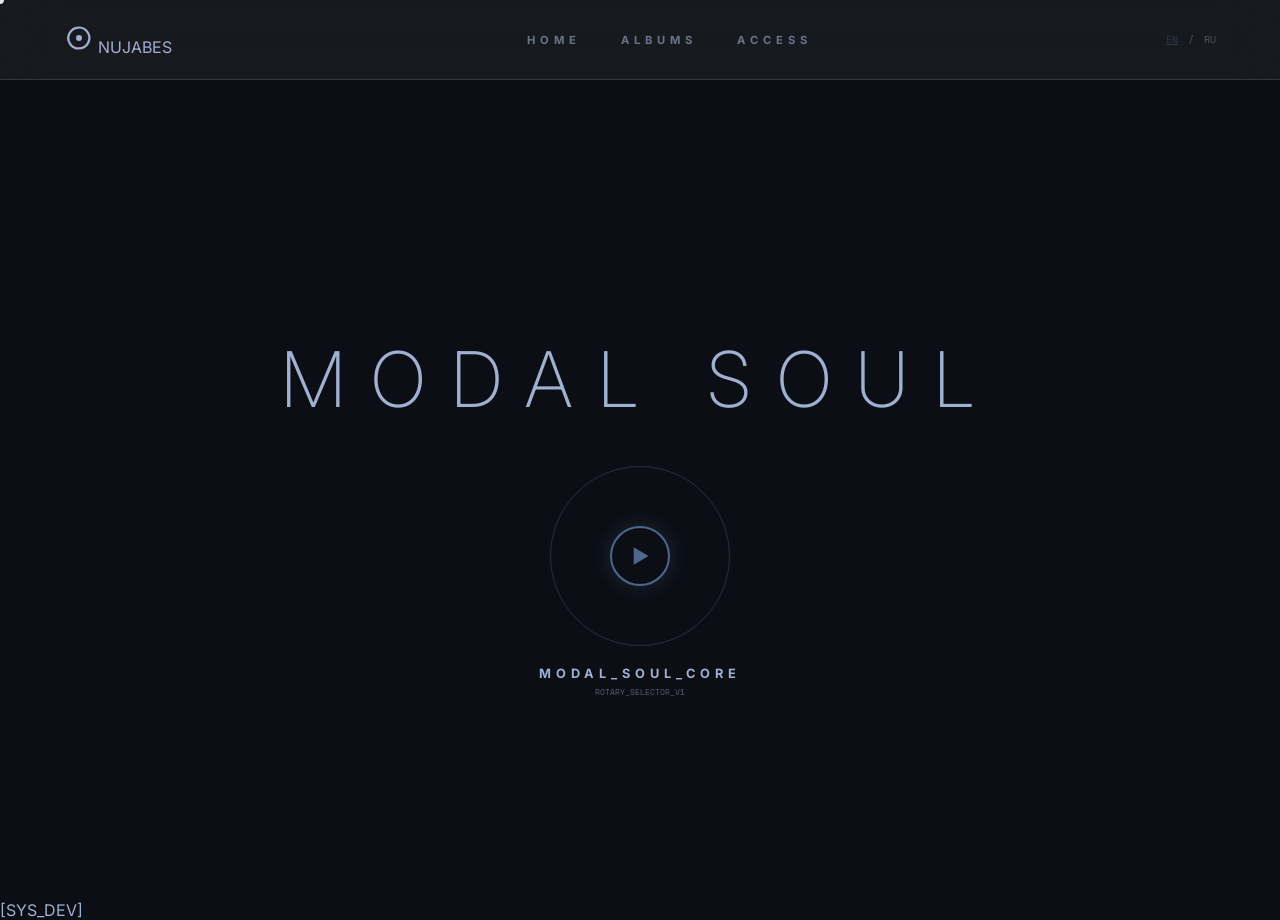
==== commit 51fca007: "feat: implement premium digital experience v2 (Nujabes Tribute) - Developed a modular, zero-dependen" ====
--- a/index.html
+++ b/index.html
@@ -1,5 +1,5 @@
 <!DOCTYPE html>
-<html lang="en" data-theme="theme-modal-soul">
+<html lang="en" data-theme="theme-metaphorical">
 <head>
     <meta charset="UTF-8">
     <meta name="viewport" content="width=device-width, initial-scale=1.0">
@@ -8,9 +8,46 @@
 </head>
 <body>
 
+    <canvas id="cursor-canvas"></canvas>
     <div id="custom-cursor"></div>
+
+    <div class="fixed-bg">
+        <svg viewBox="0 0 1000 1000" preserveAspectRatio="xMidYMid slice">
+            <g class="pov-scale">
+              <g class="pov-pan">
+                <image href="https://images.unsplash.com/photo-1771681617105-745758eae89b?q=80&w=3000" width="1000"/>
+                <g class="motion-paths" fill="none">
+                  <path d="M196 434c66-49 230 44 322 18"/>
+                  <path d="M518 452c22-1 228 65 303 56"/>
+                  <path d="M821 508s-81 263-18 399"/>
+                  <path d="M803 907s-238-64-317-47"/>
+                  <path d="M486 860s-160 76-298 17"/>
+                </g>
+                <circle class="focal-point" r="0" fill="transparent"/>
+              </g>
+            </g>
+        </svg>
+    </div>
+
     <div class="bg-overlay"></div>
-    <div class="particles-overlay"></div>
+
+    <!-- 3D IMAGE SCENE -->
+    <div class="scene" id="bg-scene">
+        <div class="a3d" style="--n: 12">
+            <img class="card" src="https://images.unsplash.com/photo-1540968221243-29f5d70540bf?w=280" style="--i: 0" alt="jellyfish"/>
+            <img class="card" src="https://images.unsplash.com/photo-1596135187959-562c650d98bc?w=280" style="--i: 1" alt="jellyfish"/>
+            <img class="card" src="https://images.unsplash.com/photo-1628944682084-831f35256163?w=280" style="--i: 2" alt="jellyfish"/>
+            <img class="card" src="https://images.unsplash.com/photo-1590013330451-3946e83e0392?w=280" style="--i: 3" alt="jellyfish"/>
+            <img class="card" src="https://images.unsplash.com/photo-1590421959604-741d0eec0a2e?w=280" style="--i: 4" alt="jellyfish"/>
+            <img class="card" src="https://images.unsplash.com/photo-1572613000712-eadc57acbecd?w=280" style="--i: 5" alt="jellyfish"/>
+            <img class="card" src="https://images.unsplash.com/photo-1570097192570-4b49a6736f9f?w=280" style="--i: 6" alt="jellyfish"/>
+            <img class="card" src="https://images.unsplash.com/photo-1620789550663-2b10e0080354?w=280" style="--i: 7" alt="jellyfish"/>
+            <img class="card" src="https://images.unsplash.com/photo-1617775623669-20bff4ffaa5c?w=280" style="--i: 8" alt="jellyfish"/>
+            <img class="card" src="https://images.unsplash.com/photo-1548600916-dc8492f8e845?w=280" style="--i: 9" alt="jellyfish"/>
+            <img class="card" src="https://images.unsplash.com/photo-1573824969595-a76d4365a2e6?w=280" style="--i: 10" alt="jellyfish"/>
+            <img class="card" src="https://images.unsplash.com/photo-1633936929709-59991b5fdd72?w=280" style="--i: 11" alt="jellyfish"/>
+        </div>
+    </div>
 
     <!-- PRELOADER -->
     <div id="preloader">
@@ -48,11 +85,25 @@
                 <div style="height: 100%; display: flex; flex-direction: column; align-items: center; justify-content: center;">
                     <canvas id="hologram-canvas"></canvas>
                     <h1 style="font-size: 6vw; letter-spacing: 2vw; font-weight: 200; text-align: center; margin-top: -20px;" data-t="hero_title">MODAL SOUL</h1>
-                    <div class="custom-player cursor-trigger" style="margin-top: 40px; padding: 20px 40px; border: 1px solid var(--border); border-radius: 50px; display: flex; gap: 20px; align-items: center;">
-                        <div class="p-btn" id="play-trigger" style="background:var(--accent); color:#fff; width:40px; height:40px; border-radius:50%; display:flex; align-items:center; justify-content:center;">▶</div>
-                        <div style="text-align: left;">
-                            <div style="font-weight: 700; font-size: 0.8rem;" data-t="audio_title">Eternal Spirit Ambience</div>
-                            <div style="font-size: 0.6rem; opacity: 0.5; font-family:var(--font-mono);">SOURCE: PROCEDURAL_SINE</div>
+                    <div class="music-wheel-container">
+                        <div id="music-wheel" class="cursor-trigger">
+                            <div class="wheel-core">
+                                <div id="play-trigger" class="wheel-play">▶</div>
+                            </div>
+                            <!-- 9 Track Nodes -->
+                            <div class="track-node" data-index="0"></div>
+                            <div class="track-node" data-index="1"></div>
+                            <div class="track-node" data-index="2"></div>
+                            <div class="track-node" data-index="3"></div>
+                            <div class="track-node" data-index="4"></div>
+                            <div class="track-node" data-index="5"></div>
+                            <div class="track-node" data-index="6"></div>
+                            <div class="track-node" data-index="7"></div>
+                            <div class="track-node" data-index="8"></div>
+                        </div>
+                        <div style="text-align: center; margin-top: 20px;">
+                            <div style="font-weight: 700; font-size: 0.8rem; letter-spacing: 5px;" id="current-track-name">MODAL_SOUL_CORE</div>
+                            <div style="font-size: 0.5rem; opacity: 0.5; font-family:var(--font-mono); margin-top: 5px;">ROTARY_SELECTOR_V1</div>
                         </div>
                     </div>
                 </div>
--- a/css/style.css
+++ b/css/style.css
@@ -60,17 +60,25 @@
     transition: background-color var(--transition), color var(--transition);
 }
 
+/* CURSOR CANVAS */
+#cursor-canvas {
+    position: fixed;
+    inset: 0;
+    z-index: 1000001;
+    pointer-events: none;
+}
+
 /* CUSTOM CURSOR */
 #custom-cursor {
     position: fixed;
-    width: 12px;
-    height: 12px;
-    background: var(--accent);
+    width: 8px;
+    height: 8px;
+    background: #fff;
     border-radius: 50%;
     pointer-events: none;
-    z-index: 1000000;
+    z-index: 1000002;
     mix-blend-mode: difference;
-    transition: transform 0.15s ease-out, background 0.3s;
+    transition: transform 0.1s ease-out;
     transform: translate(-50%, -50%);
 }
 .cursor-hover #custom-cursor {
@@ -96,19 +104,53 @@
     opacity: 0.05;
 }
 
-.particles-overlay {
+/* FIXED BG & SVG MOTION */
+.fixed-bg {
+    width: 100vw;
+    height: 100vh;
+    position: fixed;
+    overflow: hidden;
+    z-index: -2;
+}
+.fixed-bg svg {
+    position: absolute;
+    inset: 0;
+    width: 100%;
+    height: 100%;
+    opacity: 0.2;
+    transition: opacity 0.5s;
+}
+.pov-scale, .pov-pan {
+    transition: transform 0.1s linear;
+}
+
+/* 3D SCENE */
+.scene {
     position: fixed;
     inset: 0;
     z-index: -1;
-    background-image: radial-gradient(var(--accent) 1px, transparent 1px);
-    background-size: 80px 80px;
-    animation: particlesMove 60s linear infinite;
-    opacity: 0.1;
-}
-
-@keyframes particlesMove {
-    from { transform: translateY(0) rotate(0deg); }
-    to { transform: translateY(-1000px) rotate(10deg); }
+    display: flex;
+    align-items: center;
+    justify-content: center;
+    perspective: 1000px;
+    pointer-events: none;
+}
+.a3d {
+    transform-style: preserve-3d;
+    position: relative;
+    width: 0; height: 0;
+}
+.card {
+    position: absolute;
+    width: 200px;
+    height: 280px;
+    margin: -140px -100px;
+    background: #000;
+    object-fit: cover;
+    border: 1px solid var(--border);
+    --angle: calc(var(--i) * 1turn / var(--n));
+    transform: rotateY(var(--angle)) translateZ(600px);
+    opacity: 0.6;
 }
 
 /* 3D VIEWPORT */
@@ -264,3 +306,56 @@
     overflow: hidden;
 }
 .morph-path { fill: var(--accent); transition: 0.3s; }
+
+/* MUSIC WHEEL */
+.music-wheel-container {
+    margin-top: 40px;
+    display: flex;
+    flex-direction: column;
+    align-items: center;
+}
+#music-wheel {
+    width: 180px;
+    height: 180px;
+    position: relative;
+    border: 1px solid var(--border);
+    border-radius: 50%;
+    display: flex;
+    align-items: center;
+    justify-content: center;
+    transition: transform 0.5s cubic-bezier(0.23, 1, 0.32, 1);
+}
+.wheel-core {
+    width: 60px;
+    height: 60px;
+    background: var(--bg);
+    border: 2px solid var(--accent);
+    border-radius: 50%;
+    display: flex;
+    align-items: center;
+    justify-content: center;
+    z-index: 2;
+    box-shadow: 0 0 20px rgba(var(--accent-rgb), 0.3);
+}
+.wheel-play {
+    color: var(--accent);
+    font-size: 1.2rem;
+    transition: 0.3s;
+}
+.track-node {
+    position: absolute;
+    width: 10px;
+    height: 10px;
+    background: var(--text);
+    border-radius: 50%;
+    opacity: 0.3;
+    transition: 0.3s;
+    --angle: calc(var(--index) * 360deg / 9);
+    transform: rotate(var(--angle)) translateY(-75px);
+}
+.track-node.active {
+    opacity: 1;
+    background: var(--accent);
+    box-shadow: 0 0 10px var(--accent);
+    transform: rotate(var(--angle)) translateY(-75px) scale(1.5);
+}
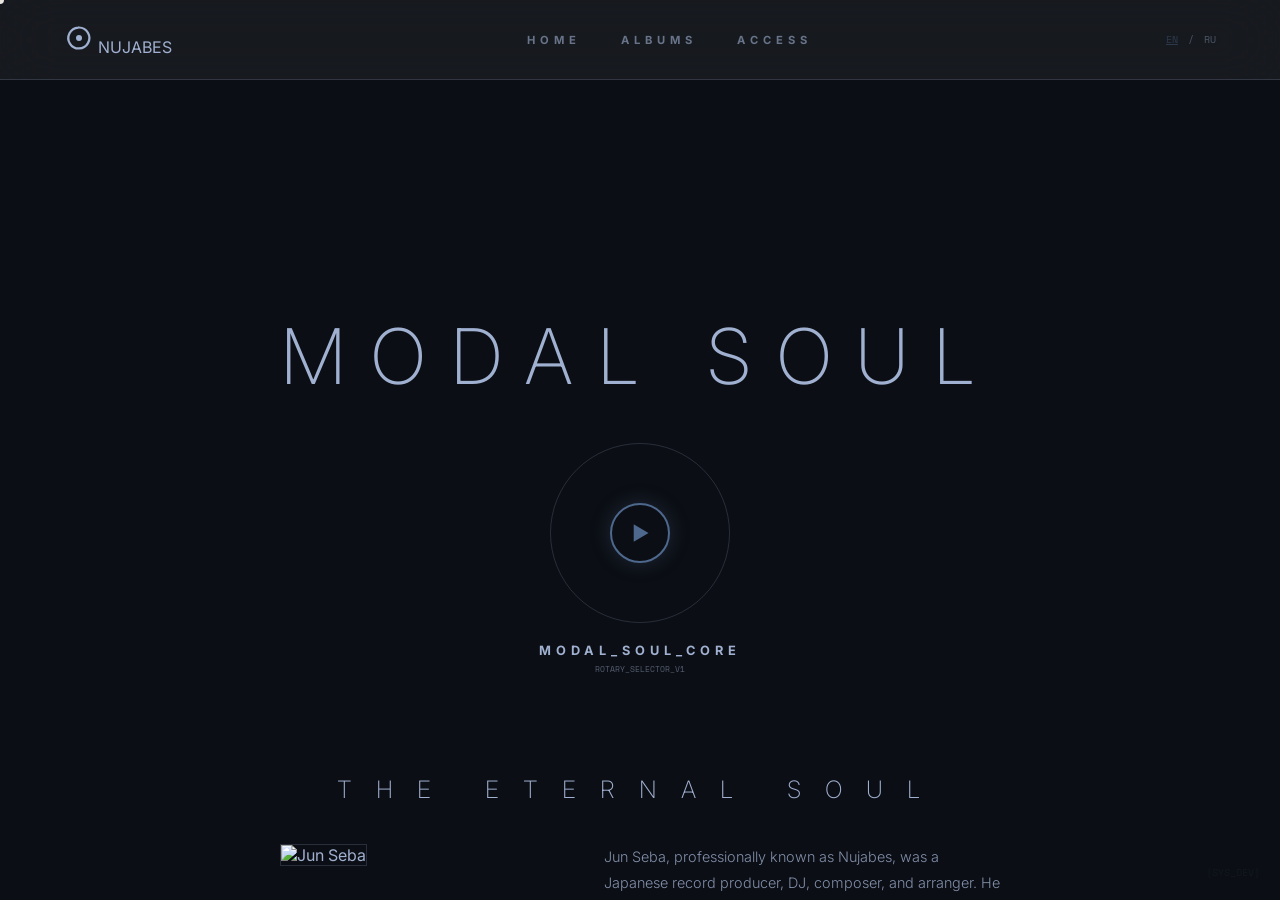
==== commit 04b4b250: "feat: implement premium digital experience SPA for Nujabes - Zero-dependency Vanilla JS/CSS architec" ====
--- a/index.html
+++ b/index.html
@@ -53,6 +53,7 @@
     <div id="preloader">
         <div class="pre-counter">00</div>
         <div style="font-family:var(--font-mono); font-size:10px; letter-spacing:10px; margin-top:20px; color:var(--accent);">SYNCHRONIZING_CORE</div>
+        <div class="qr-placeholder"></div>
     </div>
 
     <!-- NAVBAR -->
@@ -82,10 +83,10 @@
 
             <!-- PAGE 1: HOME -->
             <section class="page active" id="p1">
-                <div style="height: 100%; display: flex; flex-direction: column; align-items: center; justify-content: center;">
+                <div style="min-height: 100%; display: flex; flex-direction: column; align-items: center; padding-top: 100px;">
                     <canvas id="hologram-canvas"></canvas>
                     <h1 style="font-size: 6vw; letter-spacing: 2vw; font-weight: 200; text-align: center; margin-top: -20px;" data-t="hero_title">MODAL SOUL</h1>
-                    <div class="music-wheel-container">
+                    <div class="music-wheel-container" style="margin-bottom: 100px;">
                         <div id="music-wheel" class="cursor-trigger">
                             <div class="wheel-core">
                                 <div id="play-trigger" class="wheel-play">▶</div>
@@ -106,6 +107,25 @@
                             <div style="font-size: 0.5rem; opacity: 0.5; font-family:var(--font-mono); margin-top: 5px;">ROTARY_SELECTOR_V1</div>
                         </div>
                     </div>
+
+                    <!-- BIOGRAPHY SECTION -->
+                    <div class="bio-container" style="max-width: 800px; margin-bottom: 150px; padding: 0 40px;">
+                        <h2 style="letter-spacing: 1.5rem; font-weight: 200; margin-bottom: 40px; text-align: center;" data-t="bio_title">THE ETERNAL SOUL</h2>
+                        <div style="display: grid; grid-template-columns: 1fr 1.5fr; gap: 60px; align-items: start;">
+                            <div style="position: relative;">
+                                <div style="width: 100%; aspect-ratio: 1; background: var(--accent); opacity: 0.1; position: absolute; top: 10px; left: 10px; z-index: -1;"></div>
+                                <img src="https://images.unsplash.com/photo-1511671782779-c97d3d27a1d4?w=400" alt="Jun Seba" style="width: 100%; grayscale(1); border: 1px solid var(--border);">
+                            </div>
+                            <div style="font-size: 0.9rem; line-height: 1.8; opacity: 0.8; font-weight: 300;">
+                                <p style="margin-bottom: 20px;" data-t="bio_p1">
+                                    Jun Seba, professionally known as Nujabes, was a Japanese record producer, DJ, composer, and arranger. He was the founder of the independent label Hydeout Productions and released two studio albums during his lifetime: Metaphorical Music (2003) and Modal Soul (2005).
+                                </p>
+                                <p data-t="bio_p2">
+                                    His music is known for a unique atmospheric blend of jazz, soul, and hip-hop. Nujabes' work continues to influence the global "lo-fi hip hop" movement, bridging the gap between technical precision and emotional resonance.
+                                </p>
+                            </div>
+                        </div>
+                    </div>
                 </div>
             </section>
 
@@ -129,25 +149,25 @@
                     <h2 style="text-align: center; letter-spacing: 15px; font-weight: 200; margin-bottom: 40px;" data-t="section_merch">ETERNAL MERCHANDISE</h2>
                     <div class="merch-grid">
                         <div class="merch-card cursor-trigger">
-                            <div class="merch-img"></div>
+                            <div class="merch-img" style="background-image: url('https://images.unsplash.com/photo-1603048588665-791ca8aea617?w=300'); background-size: cover;"></div>
                             <div class="merch-title">LIMITED VINYL BOXSET</div>
                             <div class="merch-price">$149.00</div>
                             <button class="buy-btn" data-t="buy_now">BUY NOW</button>
                         </div>
                         <div class="merch-card cursor-trigger">
-                            <div class="merch-img"></div>
+                            <div class="merch-img" style="background-image: url('https://images.unsplash.com/photo-1556821840-3a63f95609a7?w=300'); background-size: cover;"></div>
                             <div class="merch-title">CHAMPLOO HOODIE</div>
                             <div class="merch-price">$85.00</div>
                             <button class="buy-btn" data-t="buy_now">BUY NOW</button>
                         </div>
                         <div class="merch-card cursor-trigger">
-                            <div class="merch-img"></div>
+                            <div class="merch-img" style="background-image: url('https://images.unsplash.com/photo-1594433830474-06758410294d?w=300'); background-size: cover;"></div>
                             <div class="merch-title">LUV(SIC) CASSETTE</div>
                             <div class="merch-price">$35.00</div>
                             <button class="buy-btn" data-t="buy_now">BUY NOW</button>
                         </div>
                         <div class="merch-card cursor-trigger">
-                            <div class="merch-img"></div>
+                            <div class="merch-img" style="background-image: url('https://images.unsplash.com/photo-1614613535308-eb5fbd3d2c17?w=300'); background-size: cover;"></div>
                             <div class="merch-title">TRIBUTE SLIPMAT</div>
                             <div class="merch-price">$25.00</div>
                             <button class="buy-btn" data-t="buy_now">BUY NOW</button>
@@ -225,13 +245,19 @@
                 nav_home: "Home", nav_albums: "Albums", nav_access: "Access",
                 hero_title: "MODAL SOUL", audio_title: "Eternal Spirit Ambience",
                 section_albums: "DISCOGRAPHY", section_merch: "ETERNAL MERCHANDISE",
-                section_access: "VINYL ACCESS", buy_now: "BUY NOW", btn_order: "INITIALIZE ORDER"
+                section_access: "VINYL ACCESS", buy_now: "BUY NOW", btn_order: "INITIALIZE ORDER",
+                bio_title: "THE ETERNAL SOUL",
+                bio_p1: "Jun Seba, professionally known as Nujabes, was a Japanese record producer, DJ, composer, and arranger. He was the founder of the independent label Hydeout Productions and released two studio albums during his lifetime: Metaphorical Music (2003) and Modal Soul (2005).",
+                bio_p2: "His music is known for a unique atmospheric blend of jazz, soul, and hip-hop. Nujabes' work continues to influence the global \"lo-fi hip hop\" movement, bridging the gap between technical precision and emotional resonance."
             },
             ru: {
                 nav_home: "Главная", nav_albums: "Альбомы", nav_access: "Доступ",
                 hero_title: "ДУША МОДАЛА", audio_title: "Амбиент Вечного Духа",
                 section_albums: "ДИСКОГРАФИЯ", section_merch: "ВЕЧНЫЙ МЕРЧ",
-                section_access: "ДОСТУП К ВИНИЛУ", buy_now: "КУПИТЬ", btn_order: "ОФОРМИТЬ ЗАКАЗ"
+                section_access: "ДОСТУП К ВИНИЛУ", buy_now: "КУПИТЬ", btn_order: "ОФОРМИТЬ ЗАКАЗ",
+                bio_title: "ВЕЧНАЯ ДУША",
+                bio_p1: "Дзюн Сэба, профессионально известный как Nujabes, был японским музыкальным продюсером, диджеем, композитором и аранжировщиком. Он был основателем независимого лейбла Hydeout Productions и выпустил два студийных альбома при жизни: Metaphorical Music (2003) и Modal Soul (2005).",
+                bio_p2: "Его музыка известна уникальным атмосферным сочетанием джаза, соула и хип-хопа. Работы Nujabes продолжают влиять на мировое движение «lo-fi hip hop», преодолевая разрыв между технической точностью и эмоциональным резонансом."
             }
         };
         window.setLang = (lang) => {
--- a/css/style.css
+++ b/css/style.css
@@ -58,6 +58,14 @@
     font-family: var(--font-main);
     overflow: hidden;
     transition: background-color var(--transition), color var(--transition);
+}
+
+/* GENERATIVE BG */
+#generative-bg {
+    position: fixed;
+    inset: 0;
+    z-index: -3;
+    pointer-events: none;
 }
 
 /* CURSOR CANVAS */
@@ -200,6 +208,21 @@
     font-weight: 700;
     color: #fff;
     letter-spacing: -1vw;
+}
+
+.qr-placeholder {
+    width: 60px;
+    height: 60px;
+    border: 1px solid var(--accent);
+    margin-top: 30px;
+    position: relative;
+    opacity: 0.5;
+}
+.qr-placeholder::after {
+    content: "";
+    position: absolute;
+    inset: 5px;
+    background: repeating-conic-gradient(var(--accent) 0% 25%, transparent 0% 50%) 50% / 10px 10px;
 }
 
 /* NAVBAR */
@@ -359,3 +382,29 @@
     box-shadow: 0 0 10px var(--accent);
     transform: rotate(var(--angle)) translateY(-75px) scale(1.5);
 }
+
+/* DEV PANEL */
+.dev-trigger {
+    position: fixed;
+    bottom: 20px;
+    right: 20px;
+    font-family: var(--font-mono);
+    font-size: 10px;
+    color: var(--accent);
+    opacity: 0.1;
+    cursor: pointer;
+    z-index: 1000000;
+    transition: 0.3s;
+}
+.dev-trigger:hover {
+    opacity: 1;
+}
+
+@keyframes error-shake {
+    0%, 100% { transform: translateX(0); }
+    25% { transform: translateX(-10px); }
+    75% { transform: translateX(10px); }
+}
+.error-shake {
+    animation: error-shake 0.2s cubic-bezier(.36,.07,.19,.97) both;
+}
